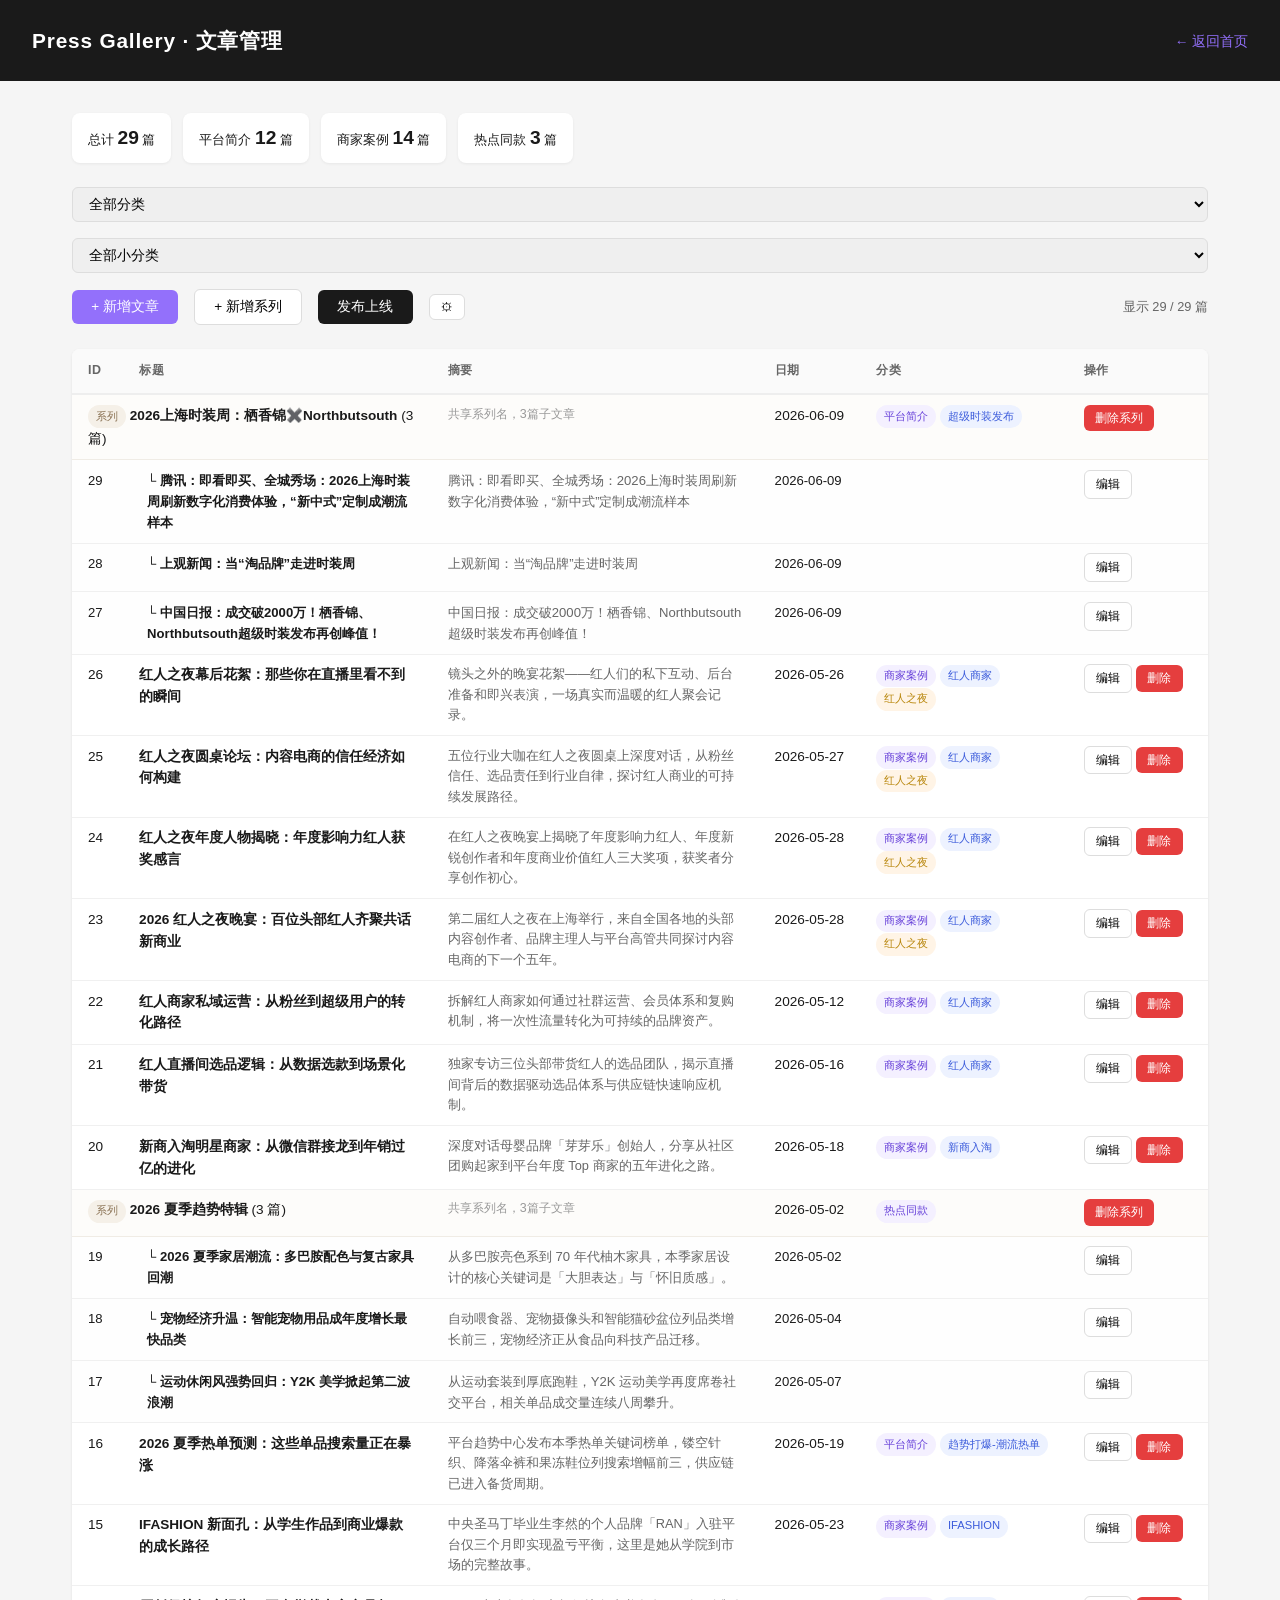
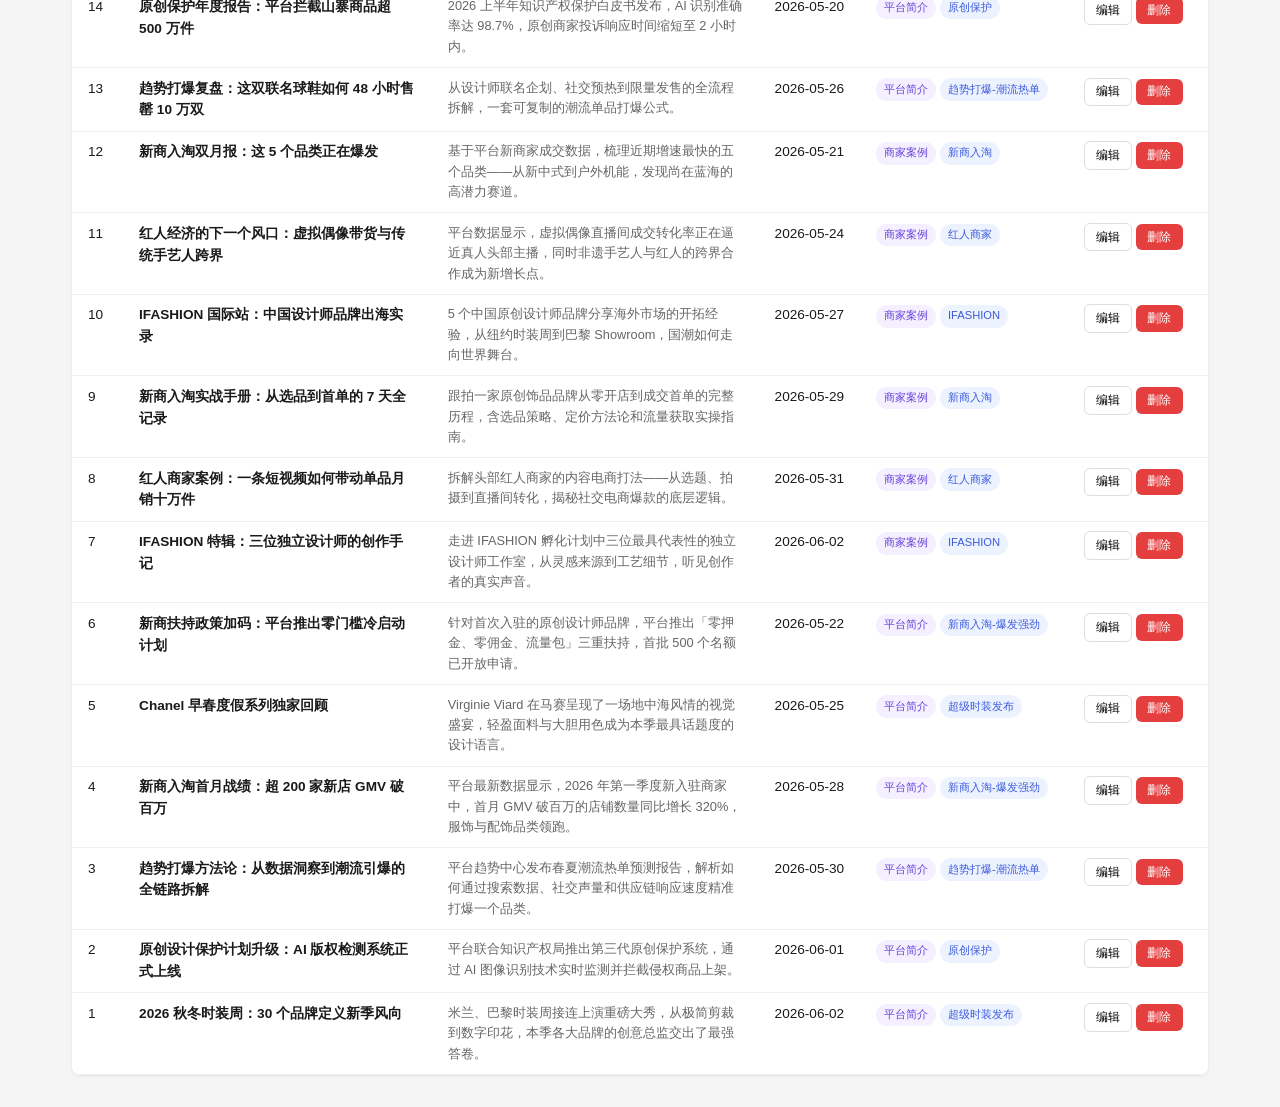
==== admin.html @ 249755e2 "Make summary field optional in admin and frontend Summary is no longer required for saving articles." ====
<!DOCTYPE html>
<html lang="zh-CN">
<head>
<meta charset="UTF-8">
<meta name="viewport" content="width=device-width, initial-scale=1.0">
<title>文章管理 · Press Gallery</title>
<style>
*, *::before, *::after { box-sizing: border-box; margin: 0; padding: 0; }
body { font-family: -apple-system, 'PingFang SC', 'Microsoft YaHei', sans-serif; background: #f5f5f5; color: #1a1a1a; line-height: 1.6; }
.header { background: #1a1a1a; color: #fff; padding: 1.5rem 2rem; display: flex; justify-content: space-between; align-items: center; }
.header h1 { font-size: 1.3rem; font-weight: 600; letter-spacing: 0.04em; }
.header a { color: #9370FB; text-decoration: none; font-size: 0.85rem; }
.container { max-width: 1200px; margin: 0 auto; padding: 2rem; }

/* Toolbar */
.toolbar { display: flex; gap: 1rem; margin-bottom: 1.5rem; flex-wrap: wrap; align-items: center; }
.toolbar select, .toolbar input { padding: 0.5rem 0.75rem; border: 1px solid #ddd; border-radius: 6px; font-size: 0.85rem; }
.btn { padding: 0.5rem 1.2rem; border: none; border-radius: 6px; font-size: 0.85rem; cursor: pointer; font-weight: 500; transition: all 0.2s; }
.btn-primary { background: #9370FB; color: #fff; }
.btn-primary:hover { background: #7c3fdb; }
.btn-outline { background: #fff; border: 1px solid #ddd; }
.btn-outline:hover { background: #f0f0f0; }
.btn-danger { background: #e53e3e; color: #fff; }
.btn-danger:hover { background: #c53030; }
.btn-small { padding: 0.3rem 0.7rem; font-size: 0.75rem; }
.btn-export { background: #1a1a1a; color: #fff; }

/* Mode toggle */
.mode-toggle { display: flex; gap: 0; margin-bottom: 1rem; border-radius: 6px; overflow: hidden; border: 1px solid #ddd; width: fit-content; }
.mode-toggle button { padding: 0.4rem 1.2rem; border: none; background: #fff; font-size: 0.82rem; cursor: pointer; font-weight: 500; color: #666; transition: all 0.2s; }
.mode-toggle button.active { background: #1a1a1a; color: #fff; }
.mode-toggle button:not(.active):hover { background: #f5f5f5; }

/* Table */
.table-wrap { background: #fff; border-radius: 8px; overflow: hidden; box-shadow: 0 1px 3px rgba(0,0,0,0.08); }
table { width: 100%; border-collapse: collapse; font-size: 0.85rem; }
th { background: #fafafa; padding: 0.75rem 1rem; text-align: left; font-weight: 600; font-size: 0.78rem; text-transform: uppercase; letter-spacing: 0.04em; color: #666; border-bottom: 2px solid #eee; }
td { padding: 0.6rem 1rem; border-bottom: 1px solid #f0f0f0; vertical-align: top; }
tr:hover td { background: #fafafa; }
tr.row-series td { background: #fdfcfa; border-bottom: 1px solid #f0ece5; }
tr.row-child td { background: #fefefe; font-size: 0.82rem; }
td.title { font-weight: 600; max-width: 300px; }
td.summary { color: #666; max-width: 350px; font-size: 0.8rem; }
.badge { display: inline-block; padding: 0.15rem 0.5rem; border-radius: 100px; font-size: 0.7rem; font-weight: 500; }
.badge-cat { background: #f4f0ff; color: #6741d9; }
.badge-sub { background: #edf2ff; color: #3b5bdb; }
.badge-mod { background: #fff4e6; color: #b8860b; }
.badge-series { background: #f5f0e8; color: #8b7355; }

/* Form */
.form-panel { background: #fff; border-radius: 8px; padding: 1.5rem; margin-bottom: 1.5rem; box-shadow: 0 1px 3px rgba(0,0,0,0.08); display: none; }
.form-panel.open { display: block; }
.form-panel h3 { font-size: 1rem; margin-bottom: 1rem; padding-bottom: 0.5rem; border-bottom: 2px solid #1a1a1a; }
.form-grid { display: grid; grid-template-columns: 1fr 1fr; gap: 0.75rem 1.5rem; }
.form-grid .full { grid-column: 1 / -1; }
label { display: block; font-size: 0.78rem; font-weight: 600; margin-bottom: 0.25rem; color: #555; }
input, select, textarea { width: 100%; padding: 0.5rem 0.7rem; border: 1px solid #ddd; border-radius: 6px; font-size: 0.85rem; font-family: inherit; }
textarea { resize: vertical; min-height: 60px; }
.form-actions { margin-top: 1rem; display: flex; gap: 0.5rem; }

/* Sub-articles */
.sub-list { margin-top: 1rem; }
.sub-list h4 { font-size: 0.82rem; font-weight: 600; color: #555; margin-bottom: 0.6rem; padding-bottom: 0.4rem; border-bottom: 1px solid #eee; }
.sub-item { background: #fafaf9; border: 1px solid #eee; border-radius: 6px; padding: 0.75rem; margin-bottom: 0.5rem; display: grid; grid-template-columns: 1fr auto; gap: 0.5rem 0.75rem; }
.sub-item .sub-fields { display: grid; grid-template-columns: 1fr 1fr; gap: 0.5rem; }
.sub-item .sub-full { grid-column: 1/-1; }
.sub-item label { font-size: 0.7rem; color: #888; }
.sub-item input { font-size: 0.82rem; }
.btn-remove { padding: 0.2rem 0.5rem; font-size: 0.75rem; background: none; border: 1px solid #ddd; border-radius: 4px; cursor: pointer; color: #999; align-self: start; margin-top: 1.25rem; }
.btn-remove:hover { background: #fee; color: #e53e3e; border-color: #e53e3e; }

/* Stats */
.stats { display: flex; gap: 0.75rem; margin-bottom: 1.5rem; flex-wrap: wrap; }
.stat { background: #fff; padding: 0.6rem 1rem; border-radius: 8px; font-size: 0.8rem; box-shadow: 0 1px 3px rgba(0,0,0,0.06); }
.stat strong { font-size: 1.2rem; }

/* Toast */
.toast { position: fixed; bottom: 2rem; right: 2rem; background: #1a1a1a; color: #fff; padding: 0.75rem 1.5rem; border-radius: 8px; font-size: 0.85rem; opacity: 0; transition: opacity 0.3s; pointer-events: none; z-index: 999; }
.toast.show { opacity: 1; }
</style>
</head>
<body>
<div class="header">
  <h1>Press Gallery · 文章管理</h1>
  <div>
    <a href="index.html">← 返回首页</a>
  </div>
</div>

<div class="container">
  <div class="stats" id="stats"></div>

  <div class="toolbar">
    <select id="filterCategory">
      <option value="">全部分类</option>
    </select>
    <select id="filterSub">
      <option value="">全部小分类</option>
    </select>
    <button class="btn btn-primary" onclick="openAddForm('single')">+ 新增文章</button>
    <button class="btn btn-outline" onclick="openAddForm('series')">+ 新增系列</button>
    <button class="btn btn-export" onclick="publishToGitHub()">发布上线</button>
    <button class="btn btn-outline btn-small" onclick="toggleSettings()">⚙</button>
    <span style="font-size:0.8rem;color:#666;margin-left:auto;" id="resultCount"></span>
  </div>

  <!-- Settings panel -->
  <div class="form-panel" id="settingsPanel" style="margin-bottom:1.5rem;">
    <h3>发布设置</h3>
    <div style="display:flex;gap:0.5rem;align-items:end;flex-wrap:wrap;">
      <div style="flex:1;min-width:260px;"><label>GitHub Token</label><input type="password" id="ghToken" placeholder="输入你的 Personal Access Token"></div>
      <div style="flex:1;min-width:200px;"><label>仓库路径</label><input id="ghRepo" value="press-gallery/press-gallery" placeholder="owner/repo"></div>
      <button class="btn btn-outline btn-small" onclick="saveSettings()">保存设置</button>
    </div>
    <p style="font-size:0.72rem;color:#999;margin-top:0.5rem;">
      Token 需勾选 <strong>repo</strong> 权限。<a href="https://github.com/settings/tokens/new?scopes=repo&description=press-gallery-admin" target="_blank">点此创建 Classic Token</a>（过期选 No expiration）。
      设置保存在浏览器本地，不会上传到服务器。
    </p>
  </div>

  <div class="form-panel" id="formPanel">
    <h3 id="formTitle">新增文章</h3>

    <!-- Mode toggle -->
    <div class="mode-toggle" id="modeToggle">
      <button id="modeSingle" class="active" onclick="switchMode('single')">单篇文章</button>
      <button id="modeSeries" onclick="switchMode('series')">系列合集</button>
    </div>

    <div class="form-grid" id="formGrid">
      <!-- Single mode fields -->
      <div class="full" id="fgTitle"><label>标题 *</label><input id="fTitle" placeholder="概括标题（同事写的简短总结）"></div>
      <div class="full" id="fgOrigTitle"><label>原标题</label><input id="fOriginalTitle" placeholder="新闻稿原本的标题（可选）"></div>
      <div class="full" id="fgSummary"><label>摘要</label><textarea id="fSummary" placeholder="简短摘要（可选）"></textarea></div>
      <div id="fgUrl"><label>原文链接 *</label><input id="fUrl" placeholder="https://..."></div>

      <!-- Series mode fields (hidden by default) -->
      <div class="full" id="fgSeriesName" style="display:none"><label>系列名称 *</label><input id="fSeriesName" placeholder="例如：2026 夏季趋势特辑"></div>

      <div><label>日期 *</label><input type="date" id="fDate"></div>
      <div><label>特殊模块</label><select id="fModule"><option value="">无</option><option value="红人之夜">红人之夜</option></select></div>
      <div><label>大分类 *</label><select id="fCategory" onchange="onCatChange()"></select></div>
      <div><label>小分类</label><select id="fSubcategory" onchange="onSubCatChange()"><option value="">无</option></select></div>
      <div><label>小小分类</label><input id="fSubSubcategory" placeholder="自定义，或用下拉选已有" list="subSubList"><datalist id="subSubList"></datalist></div>
      <div class="full"><label>图片链接</label><input id="fImage" placeholder="https://... 留空则显示占位图"></div>
    </div>

    <!-- Sub-article list (series mode) -->
    <div class="sub-list" id="subList" style="display:none">
      <h4>子文章列表</h4>
      <div id="subItems"></div>
      <button class="btn btn-small btn-outline" onclick="addSubItem()" style="margin-top:0.5rem">+ 添加子文章</button>
    </div>

    <div class="form-actions">
      <button class="btn btn-primary" id="btnSave" onclick="saveArticle()">保存</button>
      <button class="btn btn-outline" onclick="closeForm()">取消</button>
      <span style="font-size:0.75rem;color:#999;margin-left:auto;" id="formHint"></span>
    </div>
  </div>

  <div class="table-wrap">
    <table>
      <thead>
        <tr><th>ID</th><th>标题</th><th>摘要</th><th>日期</th><th>分类</th><th style="width:140px">操作</th></tr>
      </thead>
      <tbody id="tableBody"></tbody>
    </table>
  </div>
</div>

<div class="toast" id="toast"></div>

<script>
var articles = [];
var editingId = null;
var currentMode = 'single';
var subItemCounter = 0;

var CATS = ['平台简介', '商家案例', '热点同款'];
var SUBCATS = {
  '平台简介': ['超级时装发布', '原创保护', '趋势打爆-潮流热单', '新商入淘-爆发强劲'],
  '商家案例': ['IFASHION', '红人商家', '新商入淘'],
  '热点同款': []
};

// Load
fetch('data/articles.json').then(function(r) { return r.json(); }).then(function(data) {
  articles = data;
  initFilters();
  renderAll();
}).catch(function() {
  document.getElementById('tableBody').innerHTML = '<tr><td colspan="6" style="text-align:center;padding:2rem;color:#999;">加载失败，请确认在本地服务器中打开此页面</td></tr>';
});

function initFilters() {
  var sel = document.getElementById('filterCategory');
  CATS.forEach(function(c) {
    var opt = document.createElement('option');
    opt.value = c; opt.textContent = c;
    sel.appendChild(opt);
  });
  sel.addEventListener('change', renderAll);
  document.getElementById('filterSub').addEventListener('change', renderAll);
  document.getElementById('fCategory').innerHTML = CATS.map(function(c) { return '<option value="' + c + '">' + c + '</option>'; }).join('');
}

/* ---- Mode switching ---- */
function switchMode(mode) {
  currentMode = mode;
  document.getElementById('modeSingle').classList.toggle('active', mode === 'single');
  document.getElementById('modeSeries').classList.toggle('active', mode === 'series');

  var isSingle = mode === 'single';
  document.getElementById('fgTitle').style.display = isSingle ? '' : 'none';
  document.getElementById('fgSummary').style.display = isSingle ? '' : 'none';
  document.getElementById('fgUrl').style.display = isSingle ? '' : 'none';
  document.getElementById('fgSeriesName').style.display = isSingle ? 'none' : '';
  document.getElementById('subList').style.display = isSingle ? 'none' : '';
  document.getElementById('formTitle').textContent = isSingle ? (editingId ? '编辑文章' : '新增文章') : '新增系列合集';
  document.getElementById('btnSave').textContent = isSingle ? '保存' : '保存系列';
}

function addSubItem() {
  subItemCounter++;
  var div = document.createElement('div');
  div.className = 'sub-item';
  div.id = 'subItem' + subItemCounter;
  div.innerHTML = '<div class="sub-fields">'
    + '<div class="sub-full"><label>标题 *</label><input data-field="title" placeholder="子文章标题"></div>'
    + '<div class="sub-full"><label>链接 *</label><input data-field="url" placeholder="https://..."></div>'
    + '<div class="sub-full"><label>摘要</label><input data-field="summary" placeholder="简短摘要（可选）"></div>'
    + '</div>'
    + '<button class="btn-remove" onclick="removeSubItem(\'subItem' + subItemCounter + '\')">✕</button>';
  document.getElementById('subItems').appendChild(div);
}

function removeSubItem(id) {
  var el = document.getElementById(id);
  if (el) el.remove();
}

/* ---- Rendering ---- */
function renderAll() {
  var fCat = document.getElementById('filterCategory').value;
  var fSub = document.getElementById('filterSub').value;
  var filtered = articles.slice().sort(function(a,b) { return b.id - a.id; });
  if (fCat) filtered = filtered.filter(function(a) { return a.category === fCat; });
  if (fSub) filtered = filtered.filter(function(a) { return a.subcategory === fSub; });

  document.getElementById('resultCount').textContent = '显示 ' + filtered.length + ' / ' + articles.length + ' 篇';

  // Group by series for display
  var processed = {};
  var rowsHTML = '';
  filtered.forEach(function(a) {
    if (a.series) {
      if (!processed[a.series]) {
        processed[a.series] = [];
        filtered.forEach(function(x) {
          if (x.series === a.series) processed[a.series].push(x);
        });
      }
      if (processed[a.series] && processed[a.series][0] === a) {
        // Render series group
        var members = processed[a.series];
        rowsHTML += '<tr class="row-series">'
          + '<td colspan="2"><span class="badge badge-series">系列</span> <strong>' + esc(a.series) + '</strong> (' + members.length + ' 篇)</td>'
          + '<td class="summary" style="font-size:0.78rem;color:#999">共享系列名，' + members.length + '篇子文章</td>'
          + '<td>' + (a.date || '') + '</td>'
          + '<td><span class="badge badge-cat">' + esc(a.category) + '</span>'
          + (a.subcategory ? ' <span class="badge badge-sub">' + esc(a.subcategory) + '</span>' : '')
          + '</td>'
          + '<td><button class="btn btn-danger btn-small" onclick="deleteSeries(\'' + esc(a.series).replace(/'/g,"\\'") + '\')">删除系列</button></td>'
          + '</tr>';
        members.forEach(function(m) {
          rowsHTML += '<tr class="row-child">'
            + '<td>' + m.id + '</td>'
            + '<td class="title" style="padding-left:1.5rem">└ ' + esc(m.title) + '</td>'
            + '<td class="summary">' + esc(m.summary || '') + '</td>'
            + '<td>' + (m.date || '') + '</td>'
            + '<td></td>'
            + '<td><button class="btn btn-outline btn-small" onclick="openEditForm(' + m.id + ')">编辑</button></td>'
            + '</tr>';
        });
      }
      return;
    }
    // Non-series article
    rowsHTML += '<tr>'
      + '<td>' + a.id + '</td>'
      + '<td class="title">' + esc(a.title) + '</td>'
      + '<td class="summary">' + esc(a.summary || '') + '</td>'
      + '<td style="white-space:nowrap">' + (a.date || '') + '</td>'
      + '<td><span class="badge badge-cat">' + esc(a.category) + '</span>'
      + (a.subcategory ? ' <span class="badge badge-sub">' + esc(a.subcategory) + '</span>' : '')
      + (a.module ? ' <span class="badge badge-mod">' + esc(a.module) + '</span>' : '')
      + (a.series ? ' <span class="badge badge-series">' + esc(a.series) + '</span>' : '')
      + '</td>'
      + '<td>'
      + '<button class="btn btn-outline btn-small" onclick="openEditForm(' + a.id + ')">编辑</button> '
      + '<button class="btn btn-danger btn-small" onclick="deleteArticle(' + a.id + ')">删除</button>'
      + '</td>'
      + '</tr>';
  });

  document.getElementById('tableBody').innerHTML = rowsHTML;

  // Update sub filter options
  var subSel = document.getElementById('filterSub');
  var curVal = subSel.value;
  subSel.innerHTML = '<option value="">全部小分类</option>';
  var subs = [];
  articles.forEach(function(a) {
    if (a.subcategory && (!fCat || a.category === fCat) && subs.indexOf(a.subcategory) === -1) {
      subs.push(a.subcategory);
    }
  });
  subs.forEach(function(s) {
    var opt = document.createElement('option');
    opt.value = s; opt.textContent = s;
    subSel.appendChild(opt);
  });
  subSel.value = curVal;

  // Stats
  var statsHTML = '<div class="stat">总计 <strong>' + articles.length + '</strong> 篇</div>';
  CATS.forEach(function(c) {
    var n = articles.filter(function(a) { return a.category === c; }).length;
    statsHTML += '<div class="stat">' + c + ' <strong>' + n + '</strong> 篇</div>';
  });
  document.getElementById('stats').innerHTML = statsHTML;
}

/* ---- Form ---- */
function openAddForm(mode) {
  editingId = null;
  currentMode = mode || 'single';
  document.getElementById('formPanel').classList.add('open');
  switchMode(currentMode);

  document.getElementById('fTitle').value = '';
  document.getElementById('fOriginalTitle').value = '';
  document.getElementById('fSummary').value = '';
  document.getElementById('fDate').value = new Date().toISOString().slice(0,10);
  document.getElementById('fUrl').value = '';
  document.getElementById('fSeriesName').value = '';
  document.getElementById('fCategory').value = CATS[0];
  document.getElementById('fSubcategory').value = '';
  document.getElementById('fSubSubcategory').value = '';
  document.getElementById('fImage').value = '';
  document.getElementById('fModule').value = '';
  document.getElementById('formHint').textContent = '';
  document.getElementById('subItems').innerHTML = '';
  subItemCounter = 0;

  if (currentMode === 'series') {
    addSubItem();
    addSubItem();
  }

  onCatChange();
  if (currentMode === 'single') document.getElementById('fTitle').focus();
  else document.getElementById('fSeriesName').focus();
}

function openEditForm(id) {
  var a = articles.find(function(x) { return x.id === id; });
  if (!a) return;
  editingId = id;
  currentMode = a.series ? 'series' : 'single';
  document.getElementById('formPanel').classList.add('open');
  switchMode(currentMode);

  document.getElementById('fTitle').value = a.title || '';
  document.getElementById('fOriginalTitle').value = a.originalTitle || '';
  document.getElementById('fSummary').value = a.summary || '';
  document.getElementById('fDate').value = a.date || '';
  document.getElementById('fUrl').value = a.url || '';
  document.getElementById('fSeriesName').value = a.series || '';
  document.getElementById('fCategory').value = a.category || CATS[0];
  document.getElementById('fSubSubcategory').value = a.subSubcategory || '';
  document.getElementById('fImage').value = a.image || '';
  document.getElementById('fModule').value = a.module || '';
  document.getElementById('formHint').textContent = a.series ? '(编辑系列中的单篇)更推荐在JSON中直接修改系列' : '';
  document.getElementById('subItems').innerHTML = '';
  subItemCounter = 0;

  document.getElementById('btnSave').textContent = '更新';
  onCatChange();
  document.getElementById('fSubcategory').value = a.subcategory || '';
  if (currentMode === 'single') document.getElementById('fTitle').focus();
}

function onCatChange() {
  var cat = document.getElementById('fCategory').value;
  var sel = document.getElementById('fSubcategory');
  var subs = SUBCATS[cat] || [];
  sel.innerHTML = subs.map(function(s) { return '<option value="' + s + '">' + s + '</option>'; }).join('');
  if (subs.length === 0) {
    sel.innerHTML = '<option value="">无</option>';
  }
  onSubCatChange();
}

function onSubCatChange() {
  var cat = document.getElementById('fCategory').value;
  var sub = document.getElementById('fSubcategory').value;
  // Populate subSubcategory suggestions from existing data
  var existing = [];
  articles.forEach(function(a) {
    if (a.subSubcategory && a.category === cat && a.subcategory === sub && existing.indexOf(a.subSubcategory) === -1) {
      existing.push(a.subSubcategory);
    }
  });
  var list = document.getElementById('subSubList');
  list.innerHTML = existing.map(function(s) { return '<option value="' + s + '">'; }).join('');
}

/* ---- Save ---- */
function saveArticle() {
  if (currentMode === 'series') {
    saveSeries();
    return;
  }

  // Single article mode
  var title = document.getElementById('fTitle').value.trim();
  var origTitle = document.getElementById('fOriginalTitle').value.trim();
  var summary = document.getElementById('fSummary').value.trim();
  var date = document.getElementById('fDate').value;
  var url = document.getElementById('fUrl').value.trim();
  var cat = document.getElementById('fCategory').value;
  var sub = document.getElementById('fSubcategory').value;
  var subSub = document.getElementById('fSubSubcategory').value.trim();
  var image = document.getElementById('fImage').value.trim();
  var mod = document.getElementById('fModule').value;

  if (!title || !date || !url || !cat) {
    document.getElementById('formHint').textContent = '请填写所有必填项（标题、日期、链接、大分类）';
    return;
  }

  if (editingId) {
    var a = articles.find(function(x) { return x.id === editingId; });
    if (a) {
      a.title = title; a.summary = summary; a.date = date; a.url = url;
      a.category = cat; a.subcategory = sub || undefined; a.subSubcategory = subSub || undefined;
      a.image = image || undefined;
      if (origTitle) a.originalTitle = origTitle; else delete a.originalTitle;
      if (mod) a.module = mod; else delete a.module;
    }
    toast('文章 #' + editingId + ' 已更新 ✓');
  } else {
    var maxId = articles.reduce(function(m, x) { return Math.max(m, x.id); }, 0);
    var newArticle = {
      id: maxId + 1,
      title: title, summary: summary, date: date, url: url, category: cat,
      image: image || undefined
    };
    if (sub) newArticle.subcategory = sub;
    if (subSub) newArticle.subSubcategory = subSub;
    if (origTitle) newArticle.originalTitle = origTitle;
    if (mod) newArticle.module = mod;
    articles.push(newArticle);
    toast('文章 #' + newArticle.id + ' 已添加 ✓ (记得导出!)');
  }

  closeForm();
  renderAll();
}

function saveSeries() {
  var seriesName = document.getElementById('fSeriesName').value.trim();
  var date = document.getElementById('fDate').value;
  var cat = document.getElementById('fCategory').value;
  var sub = document.getElementById('fSubcategory').value;
  var image = document.getElementById('fImage').value.trim();

  if (!seriesName || !date || !cat) {
    document.getElementById('formHint').textContent = '请填写系列名称、日期和大分类';
    return;
  }

  // Collect sub-articles
  var items = document.querySelectorAll('#subItems .sub-item');
  var subArticles = [];
  items.forEach(function(item) {
    var titleEl = item.querySelector('[data-field="title"]');
    var urlEl = item.querySelector('[data-field="url"]');
    var summaryEl = item.querySelector('[data-field="summary"]');
    var t = titleEl ? titleEl.value.trim() : '';
    var u = urlEl ? urlEl.value.trim() : '';
    var s = summaryEl ? summaryEl.value.trim() : '';
    if (t && u) subArticles.push({ title: t, url: u, summary: s });
  });

  if (subArticles.length === 0) {
    document.getElementById('formHint').textContent = '请至少添加一篇子文章（标题+链接）';
    return;
  }

  var maxId = articles.reduce(function(m, x) { return Math.max(m, x.id); }, 0);
  subArticles.forEach(function(sa, i) {
    var newArticle = {
      id: maxId + i + 1,
      title: sa.title,
      summary: sa.summary || sa.title,
      date: date,
      url: sa.url,
      category: cat,
      series: seriesName,
      image: image || undefined
    };
    if (sub) newArticle.subcategory = sub;
    articles.push(newArticle);
  });

  toast('系列 +"' + seriesName + '" 已添加 ' + subArticles.length + ' 篇文章 ✓ (记得导出!)');
  closeForm();
  renderAll();
}

/* ---- Delete ---- */
function deleteArticle(id) {
  if (!confirm('确认删除文章 #' + id + '？')) return;
  articles = articles.filter(function(a) { return a.id !== id; });
  renderAll();
  toast('文章 #' + id + ' 已删除 ✓ (记得导出!)');
}

function deleteSeries(seriesName) {
  var n = articles.filter(function(a) { return a.series === seriesName; }).length;
  if (!confirm('确认删除系列 +"' + seriesName + '" 及其 ' + n + ' 篇文章？')) return;
  articles = articles.filter(function(a) { return a.series !== seriesName; });
  renderAll();
  toast('系列 +"' + seriesName + '" 已删除 ✓ (记得导出!)');
}

function closeForm() {
  document.getElementById('formPanel').classList.remove('open');
  editingId = null;
  document.getElementById('subItems').innerHTML = '';
}

/* ---- Export ---- */
/* ---- Settings ---- */
function toggleSettings() {
  var p = document.getElementById('settingsPanel');
  p.style.display = p.style.display === 'none' ? 'block' : 'none';
}
function saveSettings() {
  localStorage.setItem('pg_gh_token', document.getElementById('ghToken').value.trim());
  localStorage.setItem('pg_gh_repo', document.getElementById('ghRepo').value.trim());
  toast('设置已保存 ✓');
}
function loadSettings() {
  var t = localStorage.getItem('pg_gh_token');
  var r = localStorage.getItem('pg_gh_repo');
  if (t) document.getElementById('ghToken').value = t;
  if (r) document.getElementById('ghRepo').value = r;
}
loadSettings();

/* ---- Publish to GitHub ---- */
function publishToGitHub() {
  var token = document.getElementById('ghToken').value.trim();
  var repo = document.getElementById('ghRepo').value.trim();
  if (!token) { alert('请先在设置里填写 GitHub Token'); return; }
  if (!repo) { alert('请填写仓库路径（如 press-gallery/press-gallery）'); return; }

  var json = JSON.stringify(articles, null, 2);
  var content = btoa(unescape(encodeURIComponent(json)));
  var path = 'data/articles.json';

  // Get current SHA
  fetch('https://api.github.com/repos/' + repo + '/contents/' + path, {
    headers: { 'Authorization': 'token ' + token, 'Accept': 'application/vnd.github.v3+json' }
  }).then(function(r) {
    if (!r.ok) throw new Error('获取文件信息失败 (HTTP ' + r.status + ')。请检查 token 和仓库名。');
    return r.json();
  }).then(function(f) {
    return fetch('https://api.github.com/repos/' + repo + '/contents/' + path, {
      method: 'PUT',
      headers: { 'Authorization': 'token ' + token, 'Accept': 'application/vnd.github.v3+json', 'Content-Type': 'application/json' },
      body: JSON.stringify({
        message: 'Update articles via admin page (' + articles.length + ' articles)',
        content: content,
        sha: f.sha
      })
    });
  }).then(function(r) {
    if (!r.ok) throw new Error('发布失败 (HTTP ' + r.status + ')');
    toast('发布成功 ✓ GitHub Pages 将在 1-2 分钟内更新');
  }).catch(function(e) {
    toast('发布失败: ' + e.message);
    console.error(e);
  });
}

function exportJSON() {
  var json = JSON.stringify(articles, null, 2);
  if (navigator.clipboard) {
    navigator.clipboard.writeText(json).then(function() {
      toast('JSON 已复制到剪贴板 ✓ (' + articles.length + ' 篇文章)');
    }).catch(function() {
      downloadJSON(json);
    });
  } else {
    downloadJSON(json);
  }
}

function downloadJSON(json) {
  var blob = new Blob([json], {type: 'application/json'});
  var url = URL.createObjectURL(blob);
  var a = document.createElement('a');
  a.href = url; a.download = 'articles.json'; a.click();
  URL.revokeObjectURL(url);
  toast('JSON 已下载 ✓');
}

function toast(msg) {
  var t = document.getElementById('toast');
  t.textContent = msg; t.classList.add('show');
  setTimeout(function() { t.classList.remove('show'); }, 2500);
}

function esc(s) { return String(s).replace(/&/g,'&amp;').replace(/</g,'&lt;').replace(/>/g,'&gt;'); }
</script>
</body>
</html>
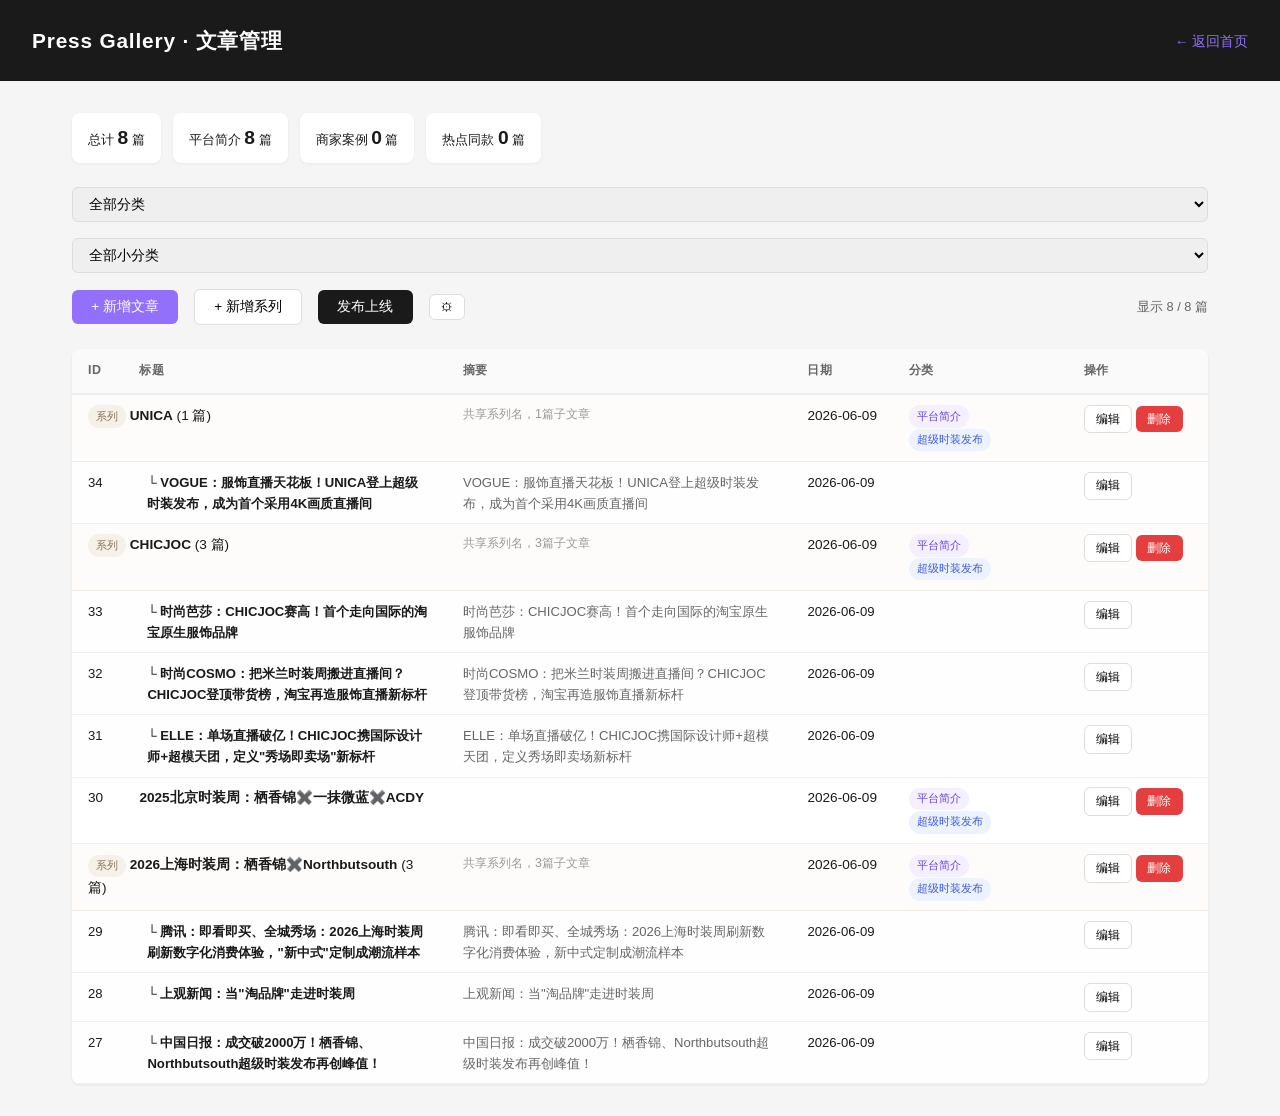
==== commit 8f721ba4: "Add edit series button in admin table Series header row now has edit+delete buttons. Edit opens the " ====
--- a/admin.html
+++ b/admin.html
@@ -141,7 +141,7 @@
       <div><label>特殊模块</label><select id="fModule"><option value="">无</option><option value="红人之夜">红人之夜</option></select></div>
       <div><label>大分类 *</label><select id="fCategory" onchange="onCatChange()"></select></div>
       <div><label>小分类</label><select id="fSubcategory" onchange="onSubCatChange()"><option value="">无</option></select></div>
-      <div><label>小小分类</label><input id="fSubSubcategory" placeholder="自定义，或用下拉选已有" list="subSubList"><datalist id="subSubList"></datalist></div>
+      <div id="fgSubSub"><label>小小分类</label><select id="fSubSubcategory"><option value="">无</option></select></div>
       <div class="full"><label>图片链接</label><input id="fImage" placeholder="https://... 留空则显示占位图"></div>
     </div>
 
@@ -182,6 +182,10 @@
   '平台简介': ['超级时装发布', '原创保护', '趋势打爆-潮流热单', '新商入淘-爆发强劲'],
   '商家案例': ['IFASHION', '红人商家', '新商入淘'],
   '热点同款': []
+};
+
+var SUBSUBCATS = {
+  '超级时装发布': ['时装周专场', '四大家族', '红人商升咖', '国风来袭', '品牌焕新', '新锐设计']
 };
 
 // Load
@@ -271,7 +275,8 @@
           + '<td><span class="badge badge-cat">' + esc(a.category) + '</span>'
           + (a.subcategory ? ' <span class="badge badge-sub">' + esc(a.subcategory) + '</span>' : '')
           + '</td>'
-          + '<td><button class="btn btn-danger btn-small" onclick="deleteSeries(\'' + esc(a.series).replace(/'/g,"\\'") + '\')">删除系列</button></td>'
+          + '<td><button class="btn btn-outline btn-small" onclick="openEditSeries(\'' + esc(a.series).replace(/'/g,"\\'") + '\')">编辑</button> '
+          + '<button class="btn btn-danger btn-small" onclick="deleteSeries(\'' + esc(a.series).replace(/'/g,"\\'") + '\')">删除</button></td>'
           + '</tr>';
         members.forEach(function(m) {
           rowsHTML += '<tr class="row-child">'
@@ -404,17 +409,14 @@
 }
 
 function onSubCatChange() {
-  var cat = document.getElementById('fCategory').value;
   var sub = document.getElementById('fSubcategory').value;
-  // Populate subSubcategory suggestions from existing data
-  var existing = [];
-  articles.forEach(function(a) {
-    if (a.subSubcategory && a.category === cat && a.subcategory === sub && existing.indexOf(a.subSubcategory) === -1) {
-      existing.push(a.subSubcategory);
-    }
-  });
-  var list = document.getElementById('subSubList');
-  list.innerHTML = existing.map(function(s) { return '<option value="' + s + '">'; }).join('');
+  var subSubs = SUBSUBCATS[sub] || [];
+  var sel = document.getElementById('fSubSubcategory');
+  if (subSubs.length > 0) {
+    sel.innerHTML = '<option value="">无</option>' + subSubs.map(function(s) { return '<option value="' + s + '">' + s + '</option>'; }).join('');
+  } else {
+    sel.innerHTML = '<option value="">无</option>';
+  }
 }
 
 /* ---- Save ---- */
@@ -476,10 +478,16 @@
   var cat = document.getElementById('fCategory').value;
   var sub = document.getElementById('fSubcategory').value;
   var image = document.getElementById('fImage').value.trim();
+  var oldSeries = document.getElementById('subItems').dataset.oldSeries;
 
   if (!seriesName || !date || !cat) {
     document.getElementById('formHint').textContent = '请填写系列名称、日期和大分类';
     return;
+  }
+
+  // If editing, delete old series articles first
+  if (oldSeries) {
+    articles = articles.filter(function(a) { return a.series !== oldSeries; });
   }
 
   // Collect sub-articles
@@ -516,7 +524,7 @@
     articles.push(newArticle);
   });
 
-  toast('系列 +"' + seriesName + '" 已添加 ' + subArticles.length + ' 篇文章 ✓ (记得导出!)');
+  toast('系列 \"' + seriesName + '\" 已' + (oldSeries ? '更新' : '添加') + ' ' + subArticles.length + ' 篇文章 ✓ (记得导出!)');
   closeForm();
   renderAll();
 }
@@ -529,6 +537,44 @@
   toast('文章 #' + id + ' 已删除 ✓ (记得导出!)');
 }
 
+function openEditSeries(seriesName) {
+  var seriesArts = articles.filter(function(a) { return a.series === seriesName; }).sort(function(a,b) { return a.id - b.id; });
+  if (seriesArts.length === 0) return;
+  var first = seriesArts[0];
+  editingId = null; // Not editing a single article
+  currentMode = 'series';
+  document.getElementById('formPanel').classList.add('open');
+  switchMode('series');
+
+  document.getElementById('fSeriesName').value = seriesName;
+  document.getElementById('fDate').value = first.date || '';
+  document.getElementById('fCategory').value = first.category || CATS[0];
+  document.getElementById('fSubcategory').value = first.subcategory || '';
+  document.getElementById('fImage').value = first.image || '';
+  document.getElementById('fModule').value = first.module || '';
+  document.getElementById('formHint').textContent = '编辑系列：修改后保存，原文章将替换';
+  document.getElementById('btnSave').textContent = '更新系列';
+  document.getElementById('subItems').innerHTML = '';
+  subItemCounter = 0;
+  onCatChange();
+
+  seriesArts.forEach(function(a) {
+    subItemCounter++;
+    var div = document.createElement('div');
+    div.className = 'sub-item';
+    div.id = 'subItem' + subItemCounter;
+    div.innerHTML = '<div class="sub-fields">'
+      + '<div class="sub-full"><label>标题 *</label><input data-field="title" value="' + esc(a.title) + '"></div>'
+      + '<div class="sub-full"><label>链接 *</label><input data-field="url" value="' + esc(a.url) + '"></div>'
+      + '<div class="sub-full"><label>摘要</label><input data-field="summary" value="' + esc(a.summary || '') + '"></div>'
+      + '</div>'
+      + '<button class="btn-remove" onclick="removeSubItem(\'subItem' + subItemCounter + '\')">✕</button>';
+    document.getElementById('subItems').appendChild(div);
+  });
+  // Store series name for saveSeries to know to replace
+  document.getElementById('subItems').dataset.oldSeries = seriesName;
+}
+
 function deleteSeries(seriesName) {
   var n = articles.filter(function(a) { return a.series === seriesName; }).length;
   if (!confirm('确认删除系列 +"' + seriesName + '" 及其 ' + n + ' 篇文章？')) return;
@@ -541,6 +587,7 @@
   document.getElementById('formPanel').classList.remove('open');
   editingId = null;
   document.getElementById('subItems').innerHTML = '';
+  document.getElementById('subItems').dataset.oldSeries = '';
 }
 
 /* ---- Export ---- */
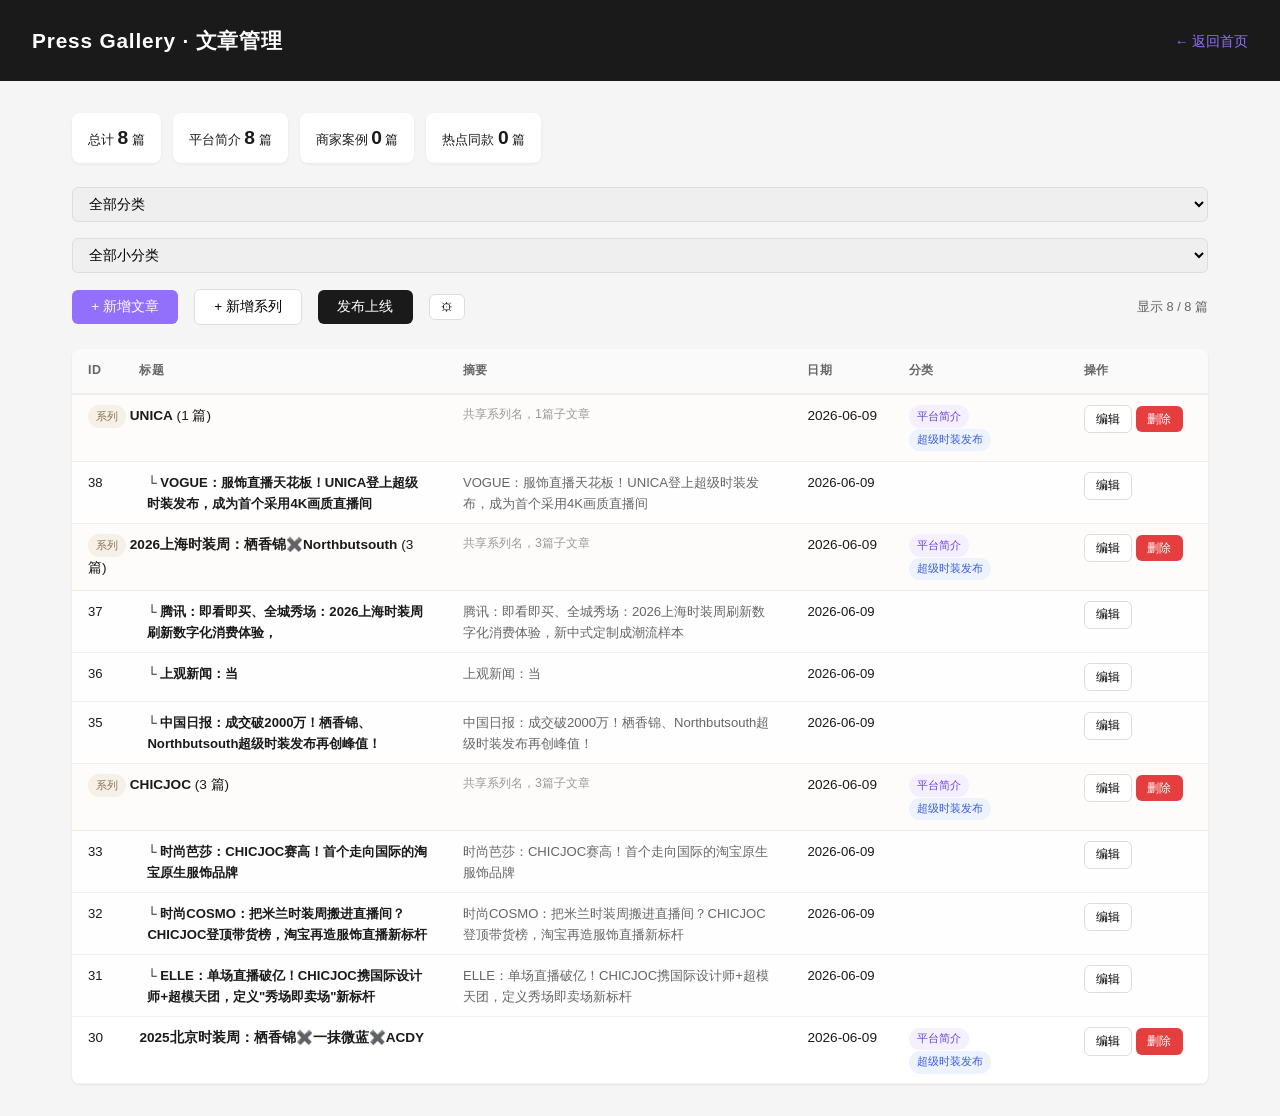
==== commit 02261b74: "Fix: saveSeries now preserves subSubcategory field Co-Authored-By: Claude Opus 4.7 <noreply@anthropi" ====
--- a/admin.html
+++ b/admin.html
@@ -477,6 +477,7 @@
   var date = document.getElementById('fDate').value;
   var cat = document.getElementById('fCategory').value;
   var sub = document.getElementById('fSubcategory').value;
+  var subSub = document.getElementById('fSubSubcategory').value;
   var image = document.getElementById('fImage').value.trim();
   var oldSeries = document.getElementById('subItems').dataset.oldSeries;
 
@@ -521,6 +522,7 @@
       image: image || undefined
     };
     if (sub) newArticle.subcategory = sub;
+    if (subSub) newArticle.subSubcategory = subSub;
     articles.push(newArticle);
   });
 
@@ -550,6 +552,7 @@
   document.getElementById('fDate').value = first.date || '';
   document.getElementById('fCategory').value = first.category || CATS[0];
   document.getElementById('fSubcategory').value = first.subcategory || '';
+  document.getElementById('fSubSubcategory').value = first.subSubcategory || '';
   document.getElementById('fImage').value = first.image || '';
   document.getElementById('fModule').value = first.module || '';
   document.getElementById('formHint').textContent = '编辑系列：修改后保存，原文章将替换';
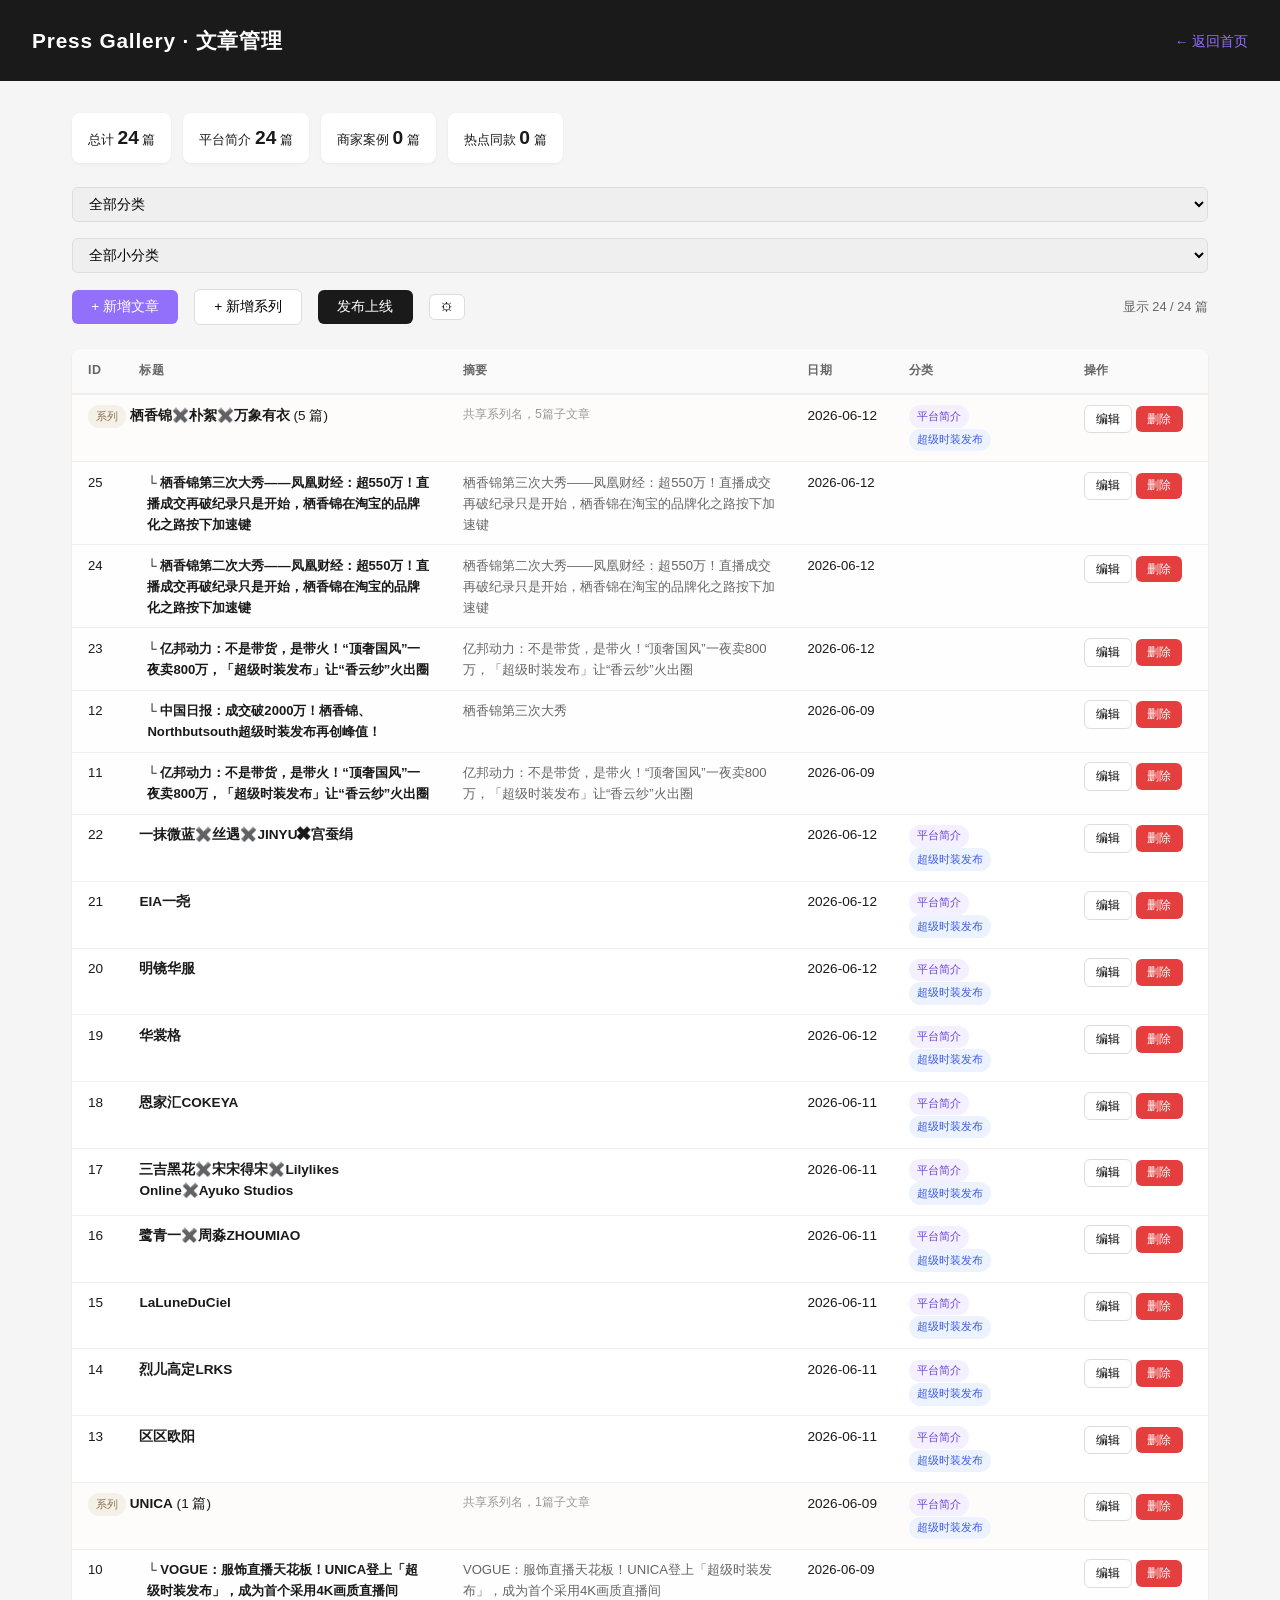
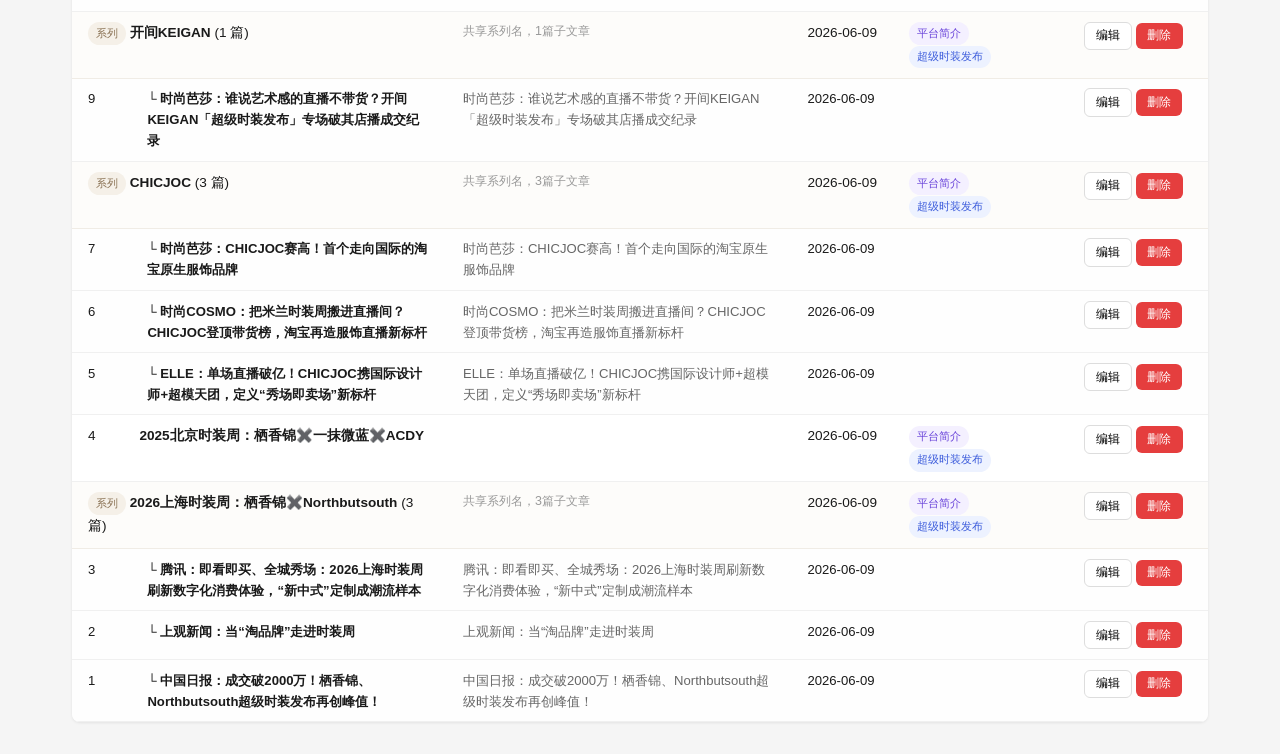
==== commit de7d1fc9: "fix: 系列子文章支持单独删除 在系列子文章行增加删除按钮,调用已有的 deleteArticle() 函数实现单篇删除" ====
--- a/admin.html
+++ b/admin.html
@@ -285,7 +285,8 @@
             + '<td class="summary">' + esc(m.summary || '') + '</td>'
             + '<td>' + (m.date || '') + '</td>'
             + '<td></td>'
-            + '<td><button class="btn btn-outline btn-small" onclick="openEditForm(' + m.id + ')">编辑</button></td>'
+            + '<td><button class="btn btn-outline btn-small" onclick="openEditForm(' + m.id + ')">编辑</button> '
+            + '<button class="btn btn-danger btn-small" onclick="deleteArticle(' + m.id + ')">删除</button></td>'
             + '</tr>';
         });
       }
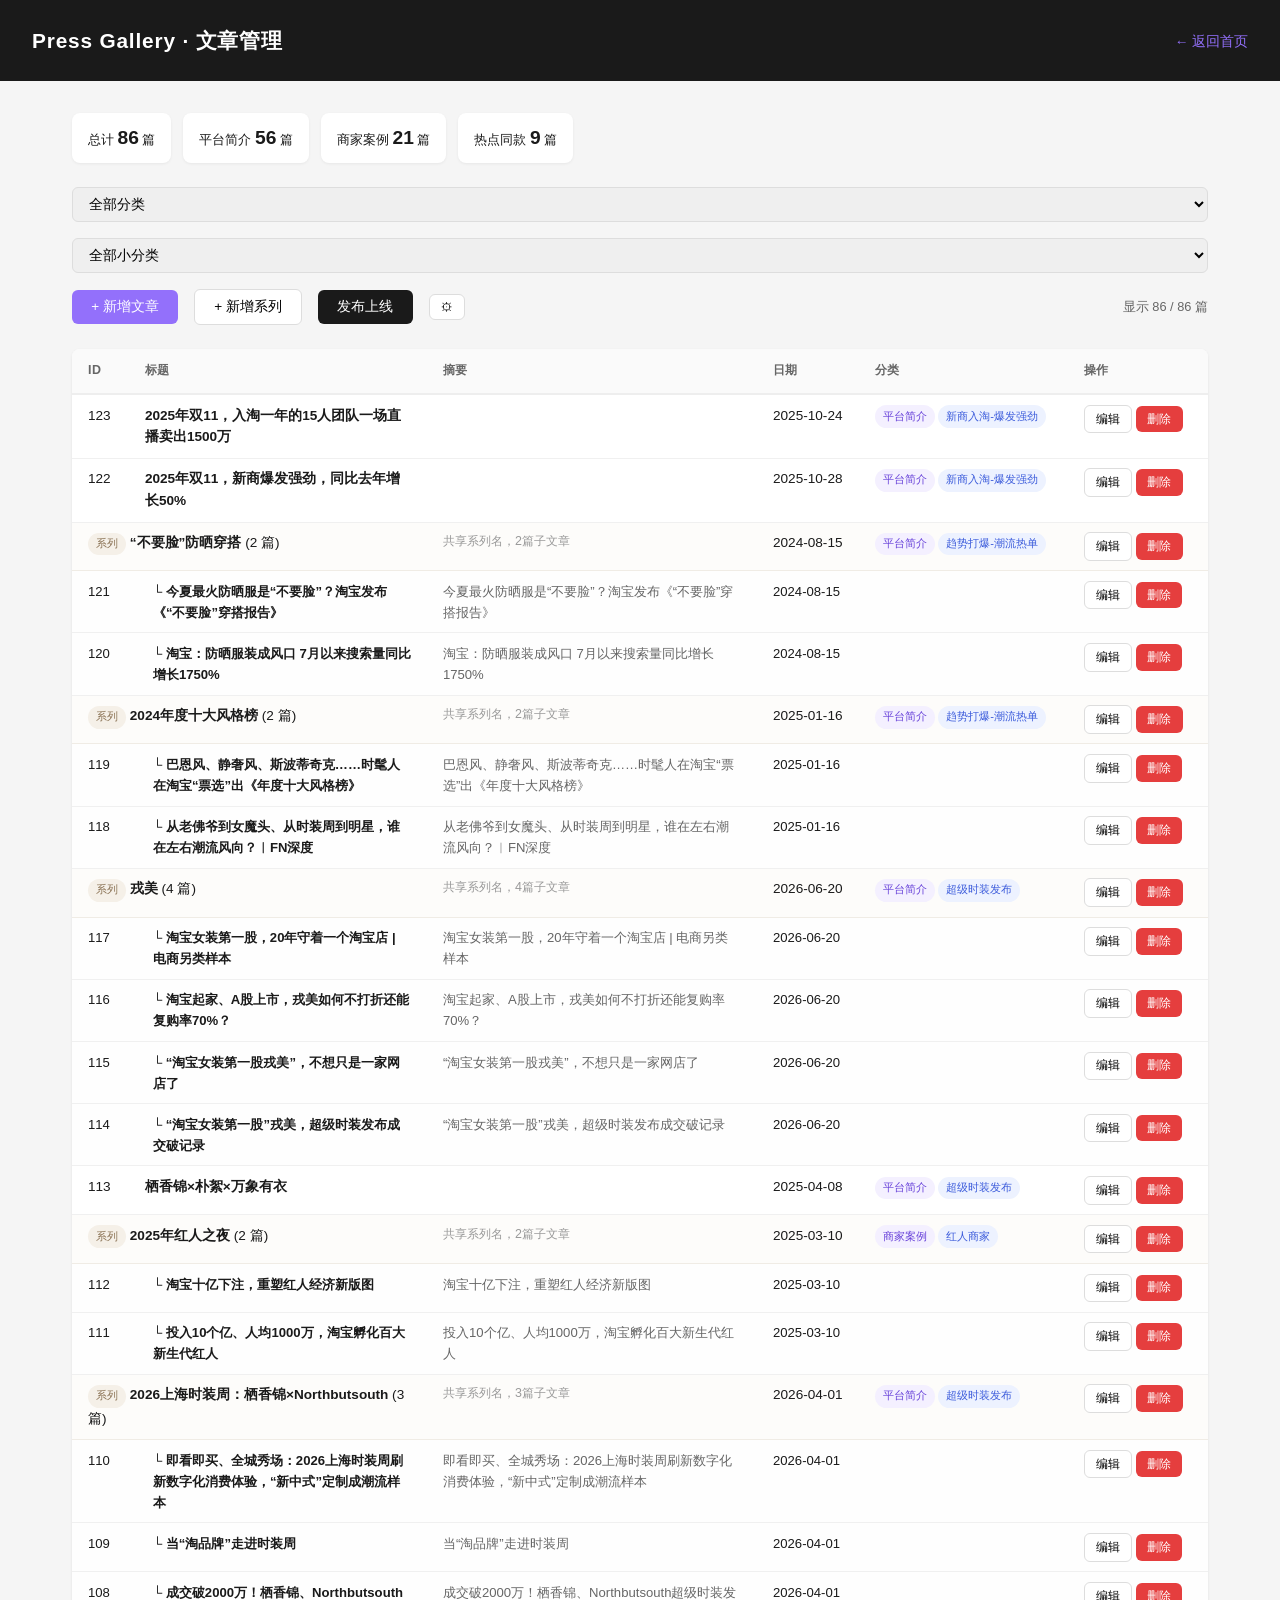
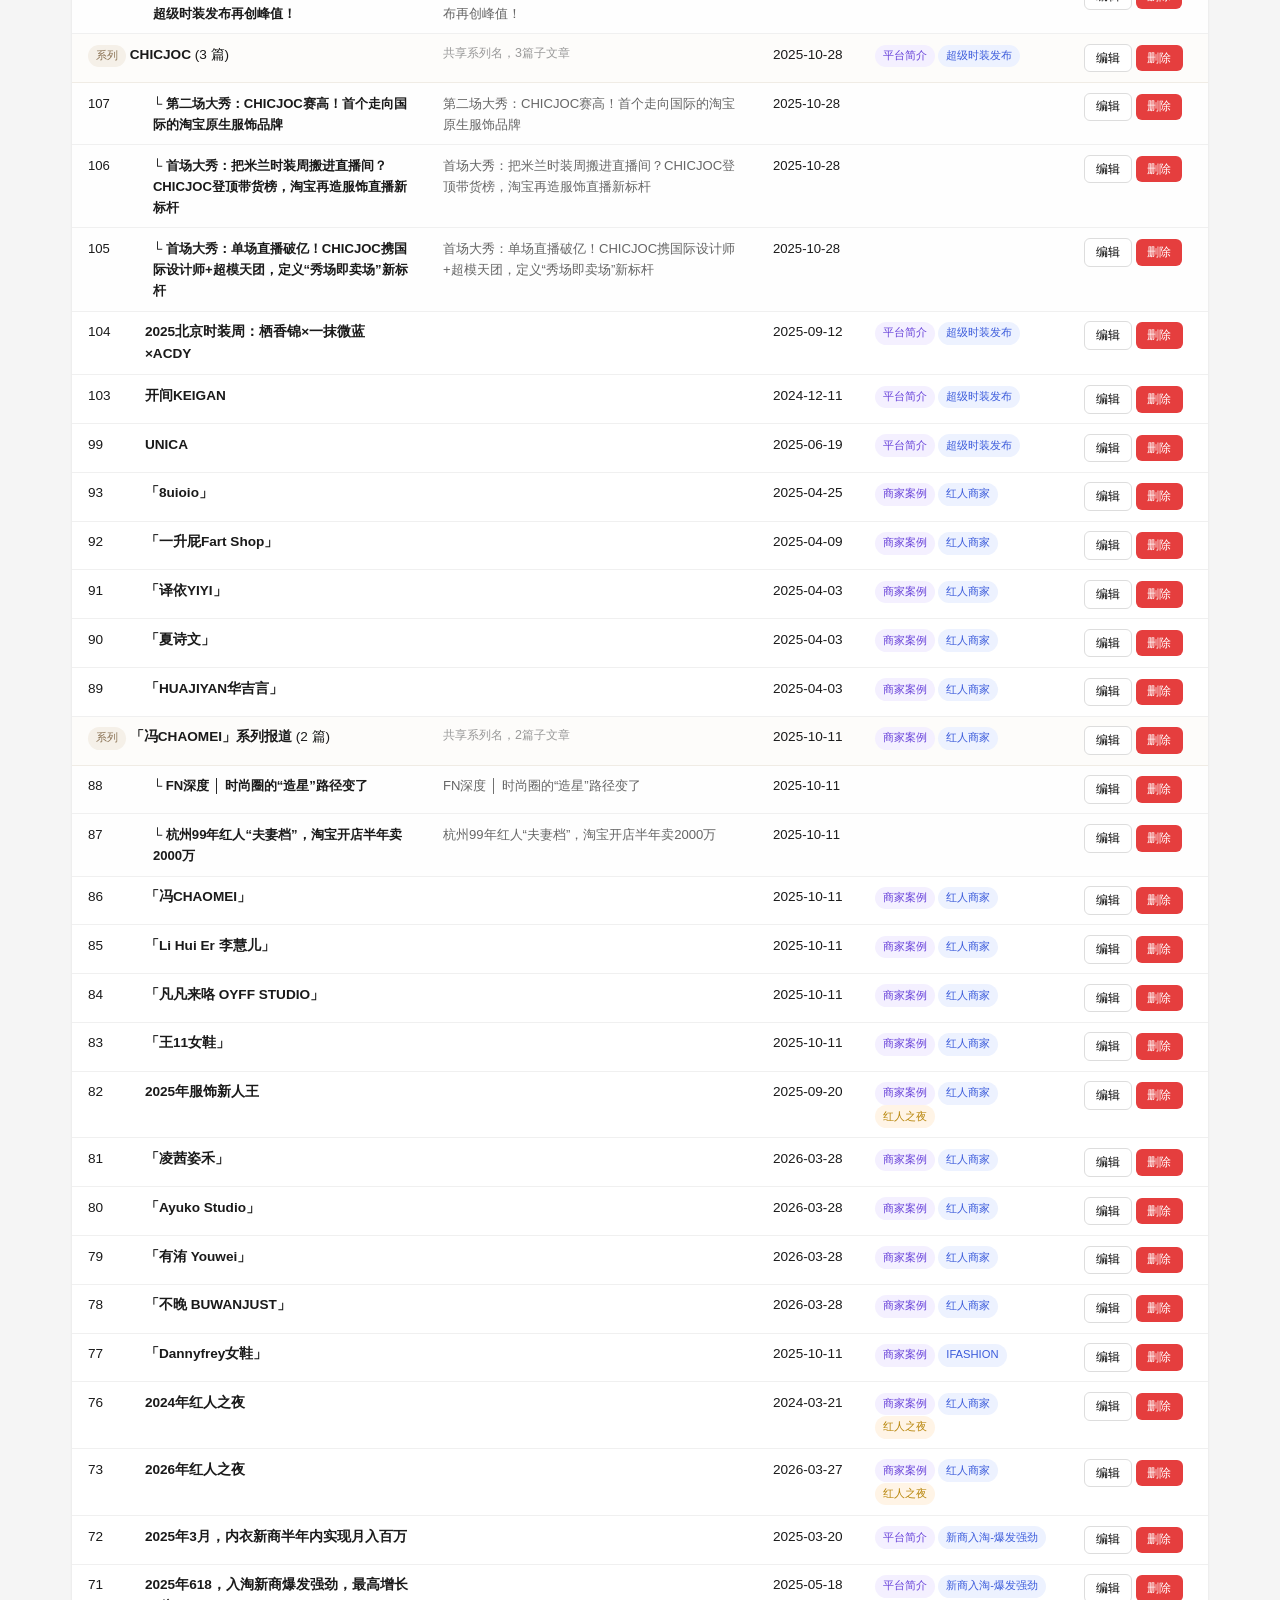
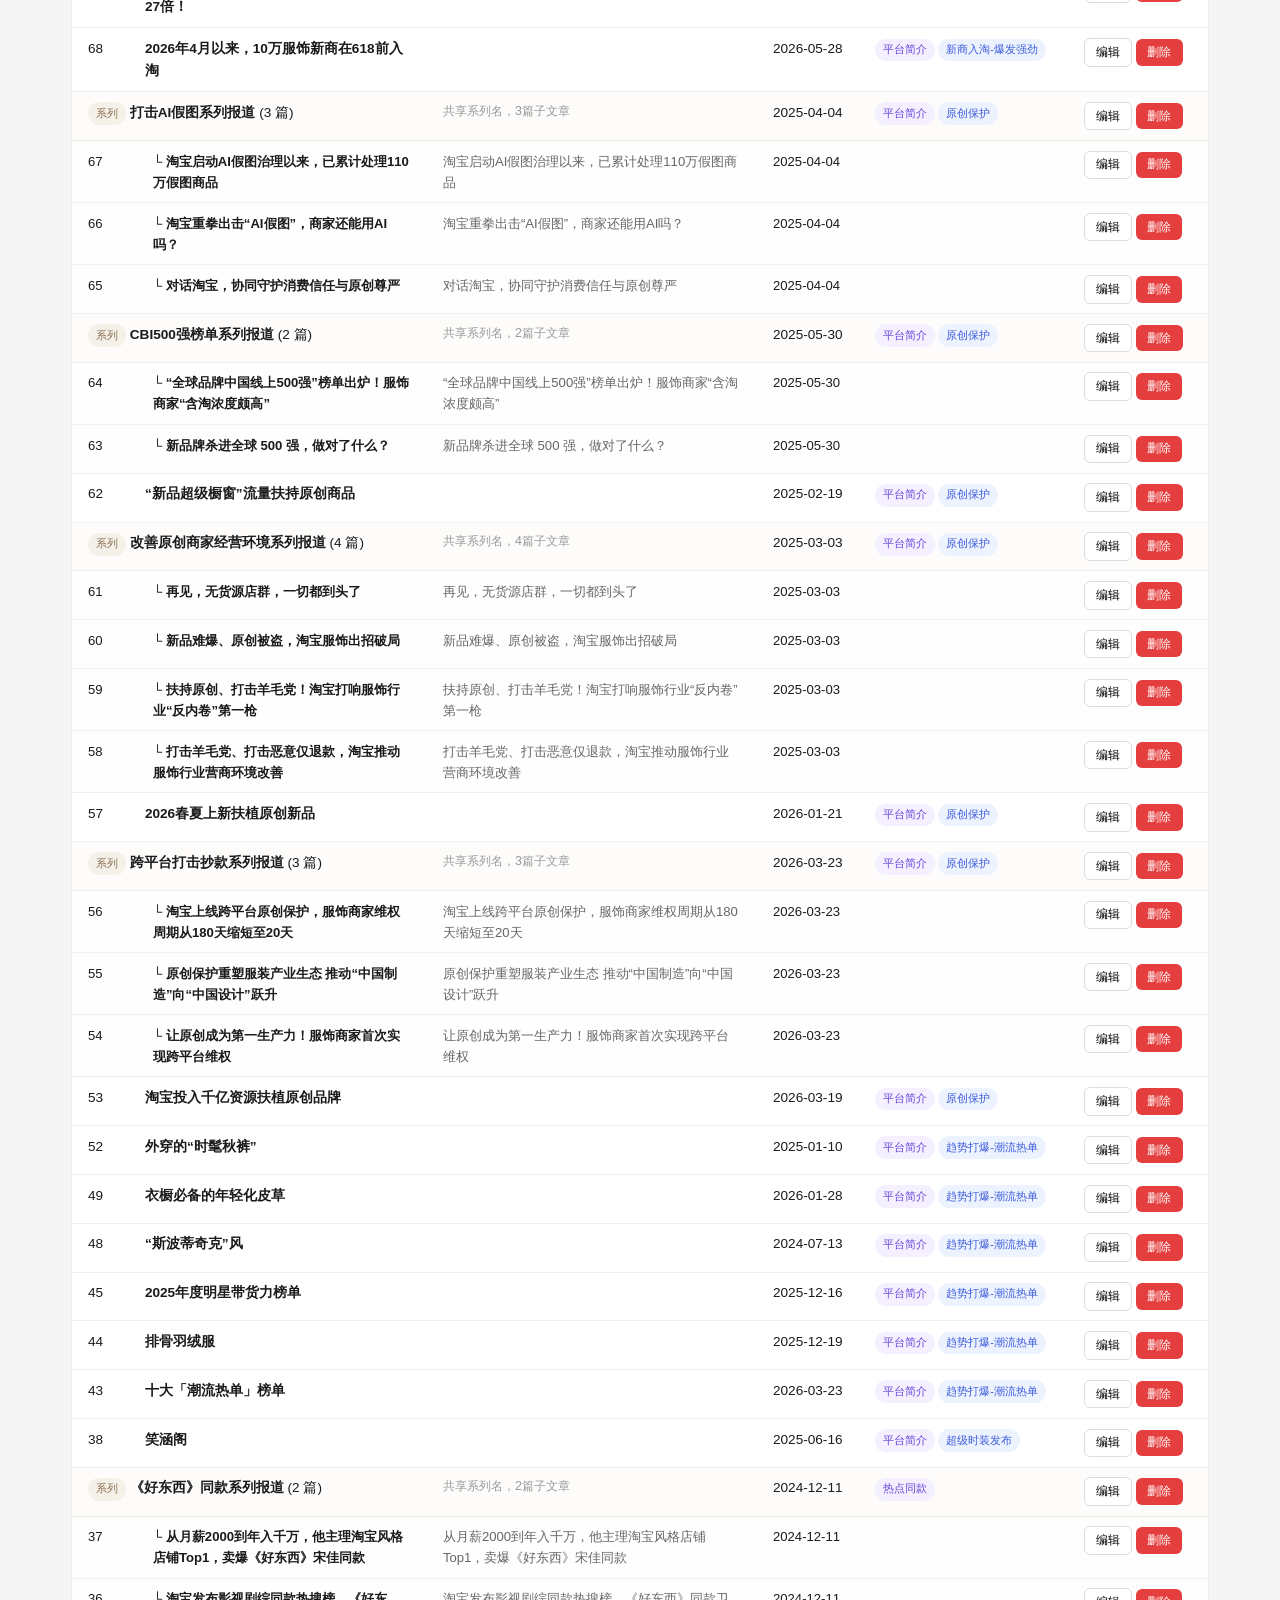
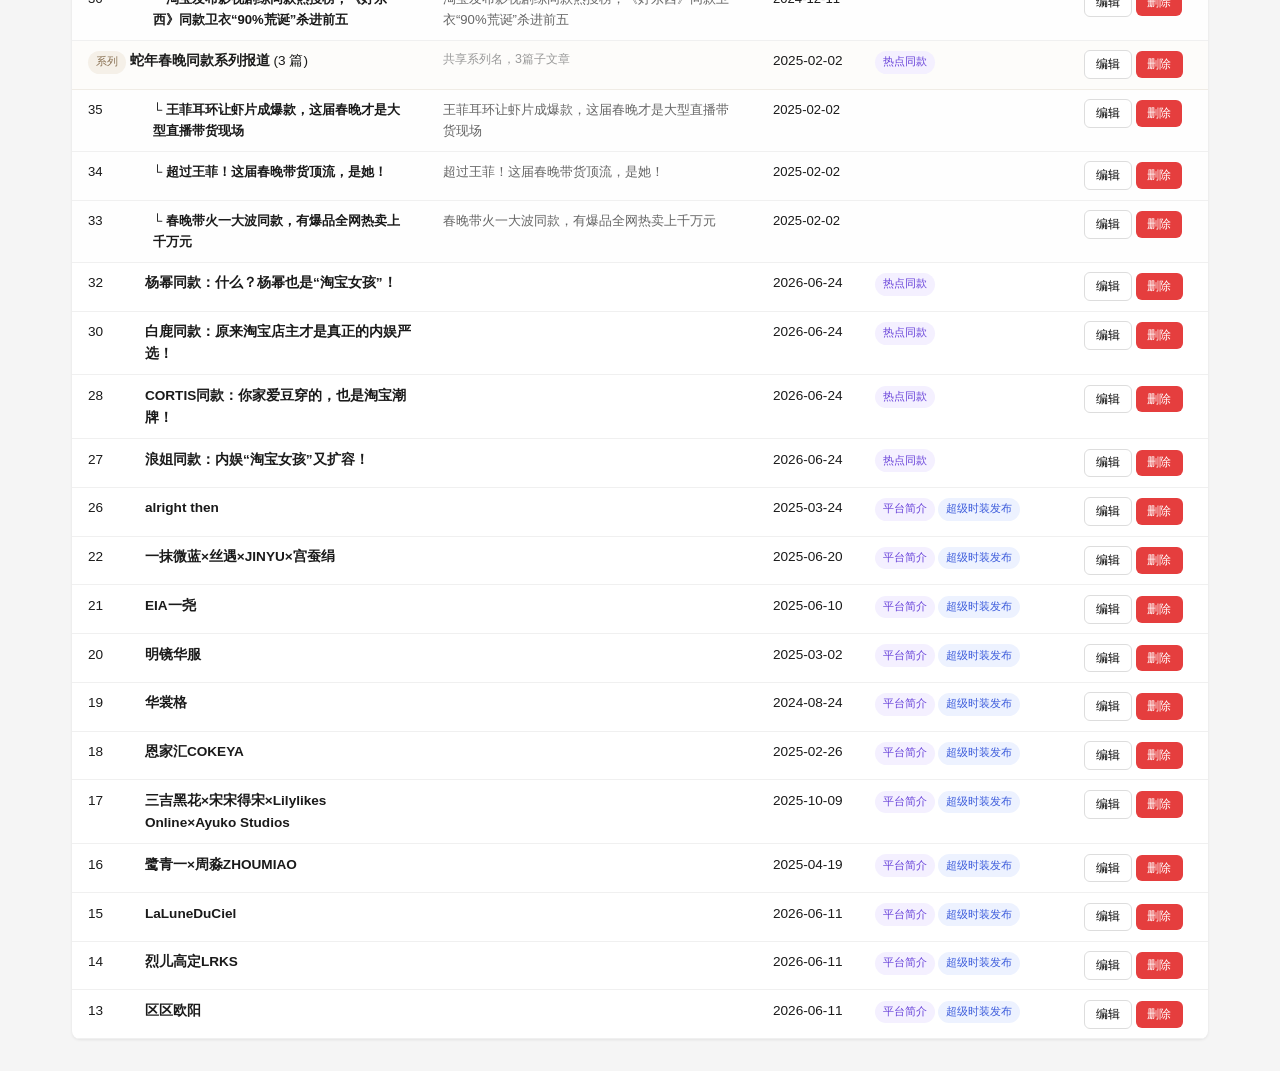
==== commit f1f2a716: "Support multi-subcategory for articles with checkbox UI and clickable capsules Admin page: When cate" ====
--- a/admin.html
+++ b/admin.html
@@ -74,6 +74,13 @@
 .stat { background: #fff; padding: 0.6rem 1rem; border-radius: 8px; font-size: 0.8rem; box-shadow: 0 1px 3px rgba(0,0,0,0.06); }
 .stat strong { font-size: 1.2rem; }
 
+/* Image upload */
+.img-upload-row { display: flex; gap: 0.5rem; align-items: center; }
+.img-upload-row input[type="text"] { flex: 1; }
+.img-or { color: #999; font-size: 0.8rem; white-space: nowrap; }
+.img-hint { display: block; font-size: 0.7rem; color: #9370FB; margin-top: 0.25rem; min-height: 1em; }
+.img-hint.error { color: #e53e3e; }
+
 /* Toast */
 .toast { position: fixed; bottom: 2rem; right: 2rem; background: #1a1a1a; color: #fff; padding: 0.75rem 1.5rem; border-radius: 8px; font-size: 0.85rem; opacity: 0; transition: opacity 0.3s; pointer-events: none; z-index: 999; }
 .toast.show { opacity: 1; }
@@ -140,9 +147,18 @@
       <div><label>日期 *</label><input type="date" id="fDate"></div>
       <div><label>特殊模块</label><select id="fModule"><option value="">无</option><option value="红人之夜">红人之夜</option></select></div>
       <div><label>大分类 *</label><select id="fCategory" onchange="onCatChange()"></select></div>
-      <div><label>小分类</label><select id="fSubcategory" onchange="onSubCatChange()"><option value="">无</option></select></div>
+      <div id="fSubcategoryWrap"><label>小分类</label><select id="fSubcategory" onchange="onSubCatChange()"><option value="">无</option></select></div>
       <div id="fgSubSub"><label>小小分类</label><select id="fSubSubcategory"><option value="">无</option></select></div>
-      <div class="full"><label>图片链接</label><input id="fImage" placeholder="https://... 留空则显示占位图"></div>
+      <div class="full">
+        <label>图片</label>
+        <div class="img-upload-row">
+          <input id="fImage" placeholder="粘贴图片链接 https://... 留空则显示占位图">
+          <span class="img-or">或</span>
+          <input type="file" id="fImageFile" accept="image/*" onchange="uploadImage()" style="display:none">
+          <button type="button" class="btn btn-outline btn-small" onclick="document.getElementById('fImageFile').click(); return false;">📎 上传文件</button>
+        </div>
+        <span class="img-hint" id="imgHint"></span>
+      </div>
     </div>
 
     <!-- Sub-article list (series mode) -->
@@ -245,12 +261,22 @@
 }
 
 /* ---- Rendering ---- */
+function getSubs(arr) {
+  return Array.isArray(arr) ? arr : (arr ? [arr] : []);
+}
+function renderSubBadges(article) {
+  var subs = getSubs(article.subcategory);
+  return subs.map(function(s) { return ' <span class="badge badge-sub">' + esc(s) + '</span>'; }).join('');
+}
 function renderAll() {
   var fCat = document.getElementById('filterCategory').value;
   var fSub = document.getElementById('filterSub').value;
   var filtered = articles.slice().sort(function(a,b) { return b.id - a.id; });
   if (fCat) filtered = filtered.filter(function(a) { return a.category === fCat; });
-  if (fSub) filtered = filtered.filter(function(a) { return a.subcategory === fSub; });
+  if (fSub) filtered = filtered.filter(function(a) {
+    var subs = Array.isArray(a.subcategory) ? a.subcategory : (a.subcategory ? [a.subcategory] : []);
+    return subs.indexOf(fSub) !== -1;
+  });
 
   document.getElementById('resultCount').textContent = '显示 ' + filtered.length + ' / ' + articles.length + ' 篇';
 
@@ -273,7 +299,7 @@
           + '<td class="summary" style="font-size:0.78rem;color:#999">共享系列名，' + members.length + '篇子文章</td>'
           + '<td>' + (a.date || '') + '</td>'
           + '<td><span class="badge badge-cat">' + esc(a.category) + '</span>'
-          + (a.subcategory ? ' <span class="badge badge-sub">' + esc(a.subcategory) + '</span>' : '')
+          + renderSubBadges(a)
           + '</td>'
           + '<td><button class="btn btn-outline btn-small" onclick="openEditSeries(\'' + esc(a.series).replace(/'/g,"\\'") + '\')">编辑</button> '
           + '<button class="btn btn-danger btn-small" onclick="deleteSeries(\'' + esc(a.series).replace(/'/g,"\\'") + '\')">删除</button></td>'
@@ -299,7 +325,7 @@
       + '<td class="summary">' + esc(a.summary || '') + '</td>'
       + '<td style="white-space:nowrap">' + (a.date || '') + '</td>'
       + '<td><span class="badge badge-cat">' + esc(a.category) + '</span>'
-      + (a.subcategory ? ' <span class="badge badge-sub">' + esc(a.subcategory) + '</span>' : '')
+      + renderSubBadges(a)
       + (a.module ? ' <span class="badge badge-mod">' + esc(a.module) + '</span>' : '')
       + (a.series ? ' <span class="badge badge-series">' + esc(a.series) + '</span>' : '')
       + '</td>'
@@ -318,9 +344,12 @@
   subSel.innerHTML = '<option value="">全部小分类</option>';
   var subs = [];
   articles.forEach(function(a) {
-    if (a.subcategory && (!fCat || a.category === fCat) && subs.indexOf(a.subcategory) === -1) {
-      subs.push(a.subcategory);
-    }
+    var sList = getSubs(a.subcategory);
+    sList.forEach(function(s) {
+      if (s && (!fCat || a.category === fCat) && subs.indexOf(s) === -1) {
+        subs.push(s);
+      }
+    });
   });
   subs.forEach(function(s) {
     var opt = document.createElement('option');
@@ -352,9 +381,12 @@
   document.getElementById('fUrl').value = '';
   document.getElementById('fSeriesName').value = '';
   document.getElementById('fCategory').value = CATS[0];
-  document.getElementById('fSubcategory').value = '';
+  setSubcategoryValue('');
   document.getElementById('fSubSubcategory').value = '';
   document.getElementById('fImage').value = '';
+  document.getElementById('fImageFile').value = '';
+  document.getElementById('imgHint').textContent = '';
+  document.getElementById('imgHint').className = 'img-hint';
   document.getElementById('fModule').value = '';
   document.getElementById('formHint').textContent = '';
   document.getElementById('subItems').innerHTML = '';
@@ -387,6 +419,9 @@
   document.getElementById('fCategory').value = a.category || CATS[0];
   document.getElementById('fSubSubcategory').value = a.subSubcategory || '';
   document.getElementById('fImage').value = a.image || '';
+  document.getElementById('fImageFile').value = '';
+  document.getElementById('imgHint').textContent = '';
+  document.getElementById('imgHint').className = 'img-hint';
   document.getElementById('fModule').value = a.module || '';
   document.getElementById('formHint').textContent = a.series ? '(编辑系列中的单篇)更推荐在JSON中直接修改系列' : '';
   document.getElementById('subItems').innerHTML = '';
@@ -394,29 +429,72 @@
 
   document.getElementById('btnSave').textContent = '更新';
   onCatChange();
-  document.getElementById('fSubcategory').value = a.subcategory || '';
+  setSubcategoryValue(a.subcategory);
   if (currentMode === 'single') document.getElementById('fTitle').focus();
 }
 
 function onCatChange() {
   var cat = document.getElementById('fCategory').value;
-  var sel = document.getElementById('fSubcategory');
   var subs = SUBCATS[cat] || [];
-  sel.innerHTML = subs.map(function(s) { return '<option value="' + s + '">' + s + '</option>'; }).join('');
-  if (subs.length === 0) {
-    sel.innerHTML = '<option value="">无</option>';
+  var wrap = document.getElementById('fSubcategoryWrap');
+
+  if (cat === '商家案例') {
+    var html = '<label style="font-size:0.78rem;font-weight:600;margin-bottom:0.25rem;color:#555;">小分类（可多选）</label>';
+    html += '<div style="display:flex;gap:1rem;flex-wrap:wrap;">';
+    subs.forEach(function(s) {
+      html += '<label style="font-weight:400;display:flex;align-items:center;gap:0.3rem;cursor:pointer;font-size:0.85rem;">'
+        + '<input type="checkbox" name="subcatCb" value="' + s + '" onchange="onSubCatChange()"> ' + s
+        + '</label>';
+    });
+    html += '</div>';
+    wrap.innerHTML = html;
+  } else {
+    var selHTML = '<label>小分类</label><select id="fSubcategory" onchange="onSubCatChange()">';
+    if (subs.length === 0) {
+      selHTML += '<option value="">无</option>';
+    } else {
+      selHTML += subs.map(function(s) { return '<option value="' + s + '">' + s + '</option>'; }).join('');
+    }
+    selHTML += '</select>';
+    wrap.innerHTML = selHTML;
   }
   onSubCatChange();
 }
 
 function onSubCatChange() {
-  var sub = document.getElementById('fSubcategory').value;
+  var fSub = document.getElementById('fSubcategory');
+  var sub = fSub ? fSub.value : '';
   var subSubs = SUBSUBCATS[sub] || [];
   var sel = document.getElementById('fSubSubcategory');
   if (subSubs.length > 0) {
     sel.innerHTML = '<option value="">无</option>' + subSubs.map(function(s) { return '<option value="' + s + '">' + s + '</option>'; }).join('');
   } else {
     sel.innerHTML = '<option value="">无</option>';
+  }
+}
+
+function getSubcategoryValue() {
+  var cat = document.getElementById('fCategory').value;
+  if (cat === '商家案例') {
+    var checked = document.querySelectorAll('input[name="subcatCb"]:checked');
+    var vals = [];
+    checked.forEach(function(cb) { vals.push(cb.value); });
+    return vals.length === 0 ? '' : (vals.length === 1 ? vals[0] : vals);
+  }
+  var fSub = document.getElementById('fSubcategory');
+  return fSub ? fSub.value : '';
+}
+
+function setSubcategoryValue(val) {
+  var cat = document.getElementById('fCategory').value;
+  if (cat === '商家案例') {
+    var vals = Array.isArray(val) ? val : (val ? [val] : []);
+    document.querySelectorAll('input[name="subcatCb"]').forEach(function(cb) {
+      cb.checked = vals.indexOf(cb.value) !== -1;
+    });
+  } else {
+    var fSub = document.getElementById('fSubcategory');
+    if (fSub) fSub.value = val || '';
   }
 }
 
@@ -434,7 +512,7 @@
   var date = document.getElementById('fDate').value;
   var url = document.getElementById('fUrl').value.trim();
   var cat = document.getElementById('fCategory').value;
-  var sub = document.getElementById('fSubcategory').value;
+  var sub = getSubcategoryValue();
   var subSub = document.getElementById('fSubSubcategory').value.trim();
   var image = document.getElementById('fImage').value.trim();
   var mod = document.getElementById('fModule').value;
@@ -477,7 +555,7 @@
   var seriesName = document.getElementById('fSeriesName').value.trim();
   var date = document.getElementById('fDate').value;
   var cat = document.getElementById('fCategory').value;
-  var sub = document.getElementById('fSubcategory').value;
+  var sub = getSubcategoryValue();
   var subSub = document.getElementById('fSubSubcategory').value;
   var image = document.getElementById('fImage').value.trim();
   var oldSeries = document.getElementById('subItems').dataset.oldSeries;
@@ -552,7 +630,7 @@
   document.getElementById('fSeriesName').value = seriesName;
   document.getElementById('fDate').value = first.date || '';
   document.getElementById('fCategory').value = first.category || CATS[0];
-  document.getElementById('fSubcategory').value = first.subcategory || '';
+  setSubcategoryValue(first.subcategory);
   document.getElementById('fSubSubcategory').value = first.subSubcategory || '';
   document.getElementById('fImage').value = first.image || '';
   document.getElementById('fModule').value = first.module || '';
@@ -592,6 +670,67 @@
   editingId = null;
   document.getElementById('subItems').innerHTML = '';
   document.getElementById('subItems').dataset.oldSeries = '';
+}
+
+/* ---- Image Upload ---- */
+function uploadImage() {
+  var fileInput = document.getElementById('fImageFile');
+  var file = fileInput.files[0];
+  var hint = document.getElementById('imgHint');
+  if (!file) return;
+
+  var token = document.getElementById('ghToken').value.trim();
+  var repo = document.getElementById('ghRepo').value.trim();
+  if (!token || !repo) {
+    hint.textContent = '请先在 ⚙ 设置里填写 GitHub Token 和仓库路径';
+    hint.className = 'img-hint error';
+    fileInput.value = '';
+    return;
+  }
+
+  // Generate unique filename
+  var ext = file.name.split('.').pop() || 'png';
+  var ts = new Date().toISOString().replace(/[:.]/g, '-');
+  var filename = ts + '-' + file.name.replace(/[^a-zA-Z0-9一-龥._-]/g, '_');
+  var path = 'images/' + filename;
+
+  hint.textContent = '上传中...';
+  hint.className = 'img-hint';
+
+  var reader = new FileReader();
+  reader.onload = function() {
+    // reader.result is [data-uri]
+    var base64 = reader.result.split(',')[1];
+
+    // Upload to GitHub
+    fetch('https://api.github.com/repos/' + repo + '/contents/' + path, {
+      method: 'PUT',
+      headers: {
+        'Authorization': 'token ' + token,
+        'Accept': 'application/vnd.github.v3+json',
+        'Content-Type': 'application/json'
+      },
+      body: JSON.stringify({
+        message: 'Upload image: ' + filename,
+        content: base64
+      })
+    }).then(function(r) {
+      if (!r.ok) throw new Error('上传失败 (HTTP ' + r.status + ')');
+      return r.json();
+    }).then(function(data) {
+      // Use the download_url from GitHub response
+      var url = data.content.download_url;
+      document.getElementById('fImage').value = url;
+      hint.textContent = '上传成功 ✓ ' + filename;
+      hint.className = 'img-hint';
+      fileInput.value = '';
+    }).catch(function(e) {
+      hint.textContent = '上传失败: ' + e.message;
+      hint.className = 'img-hint error';
+      fileInput.value = '';
+    });
+  };
+  reader.readAsDataURL(file);
 }
 
 /* ---- Export ---- */
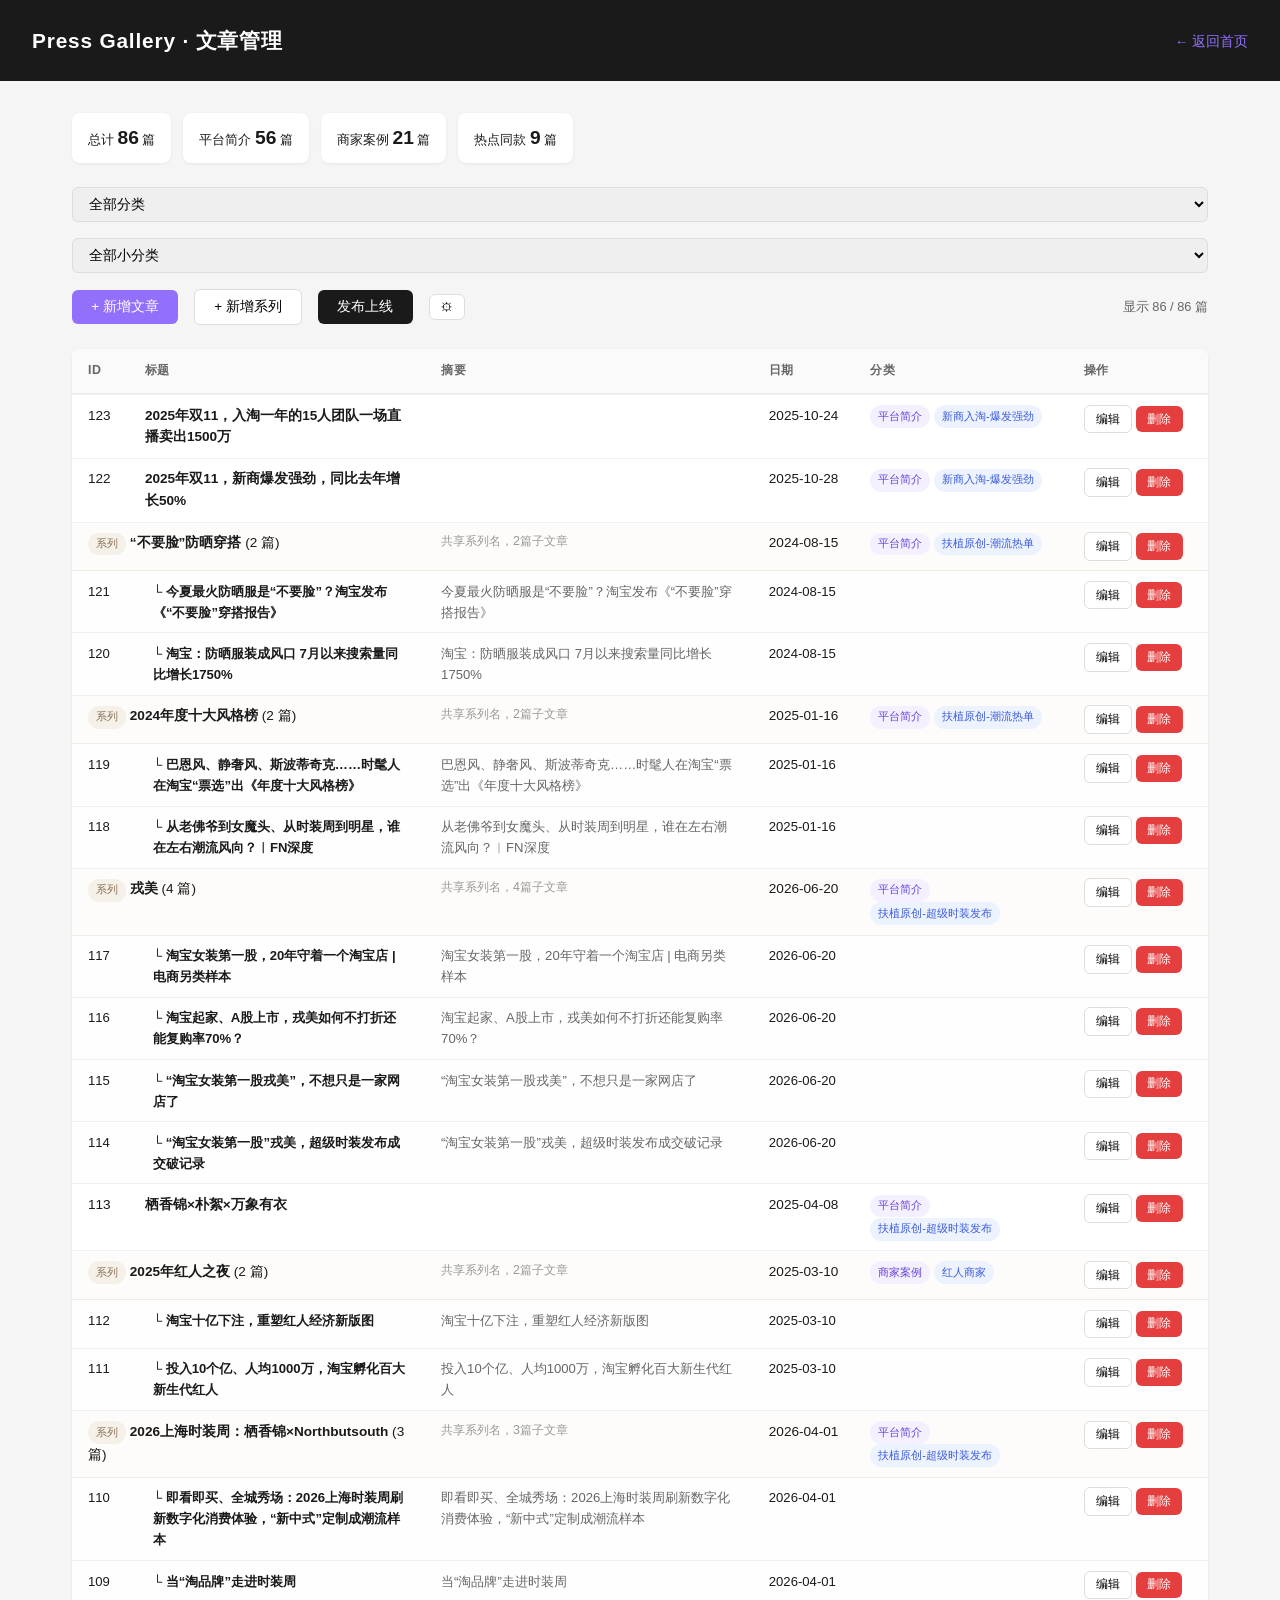
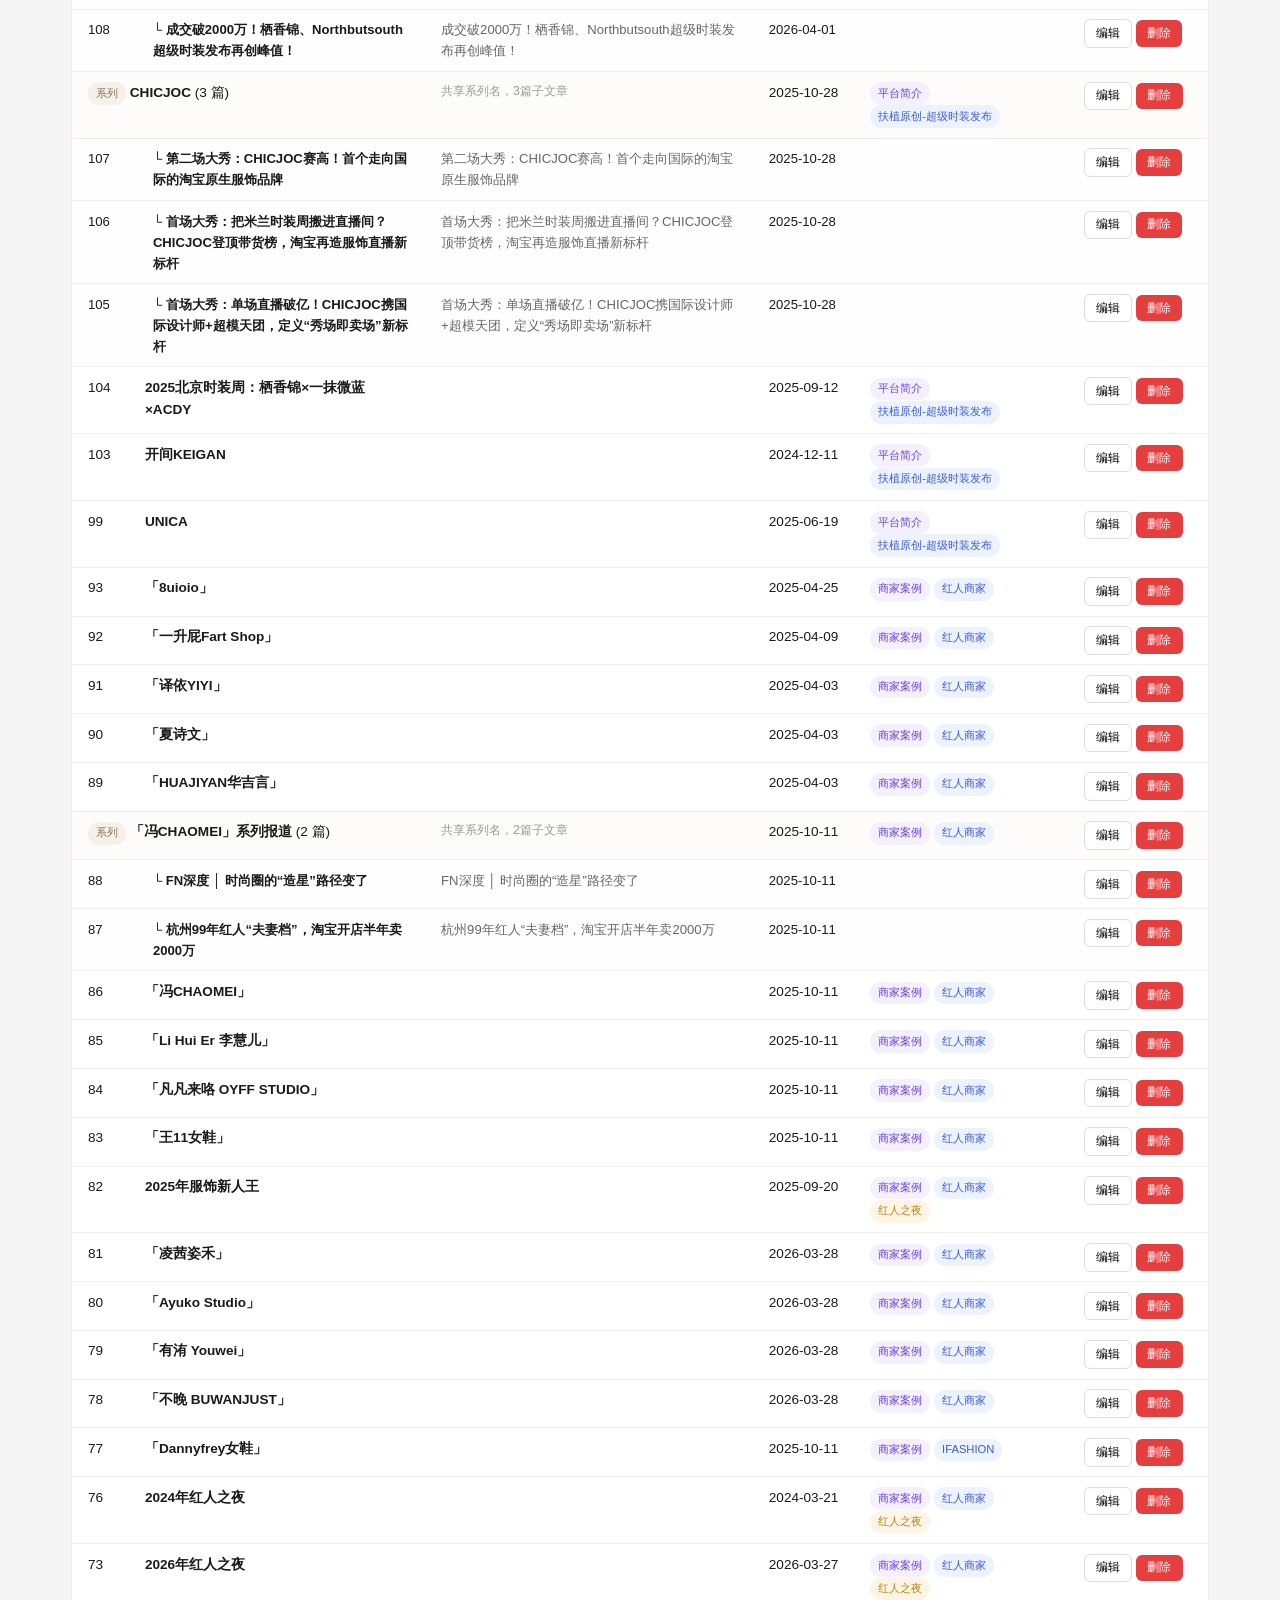
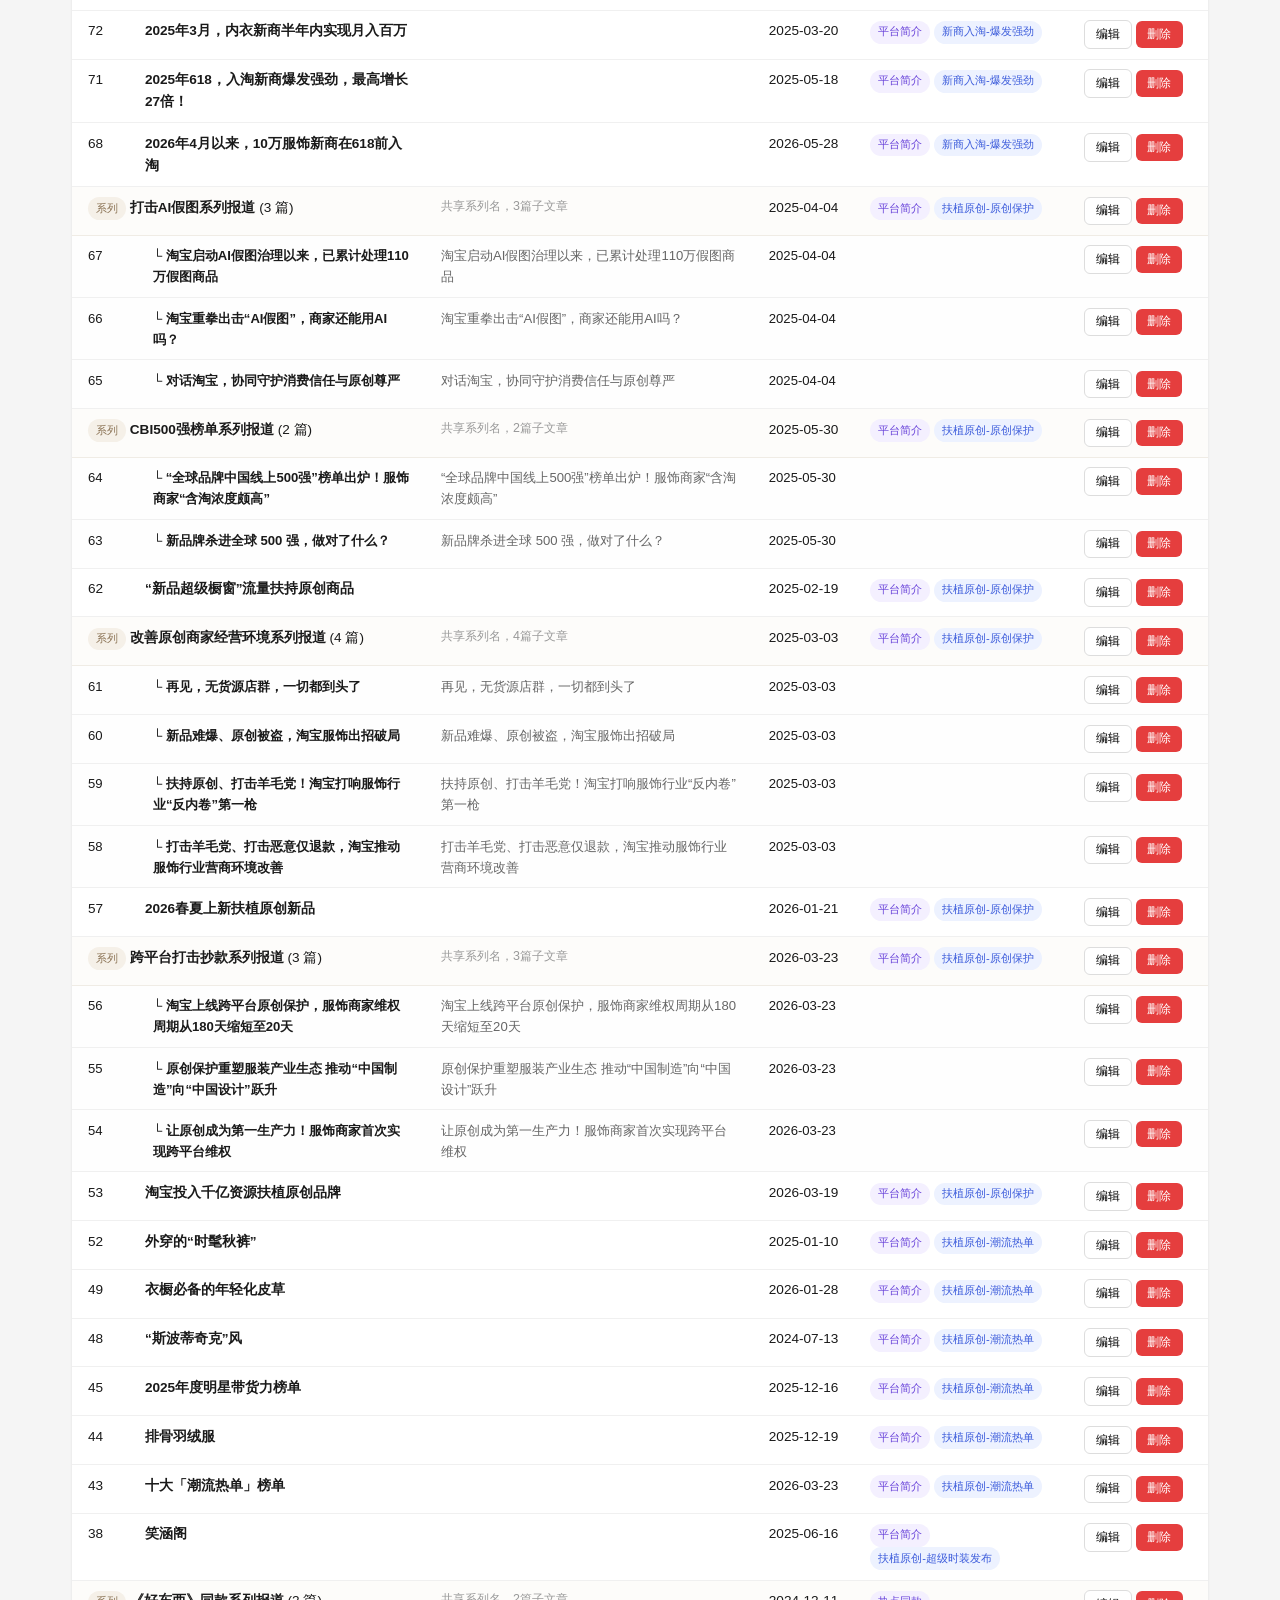
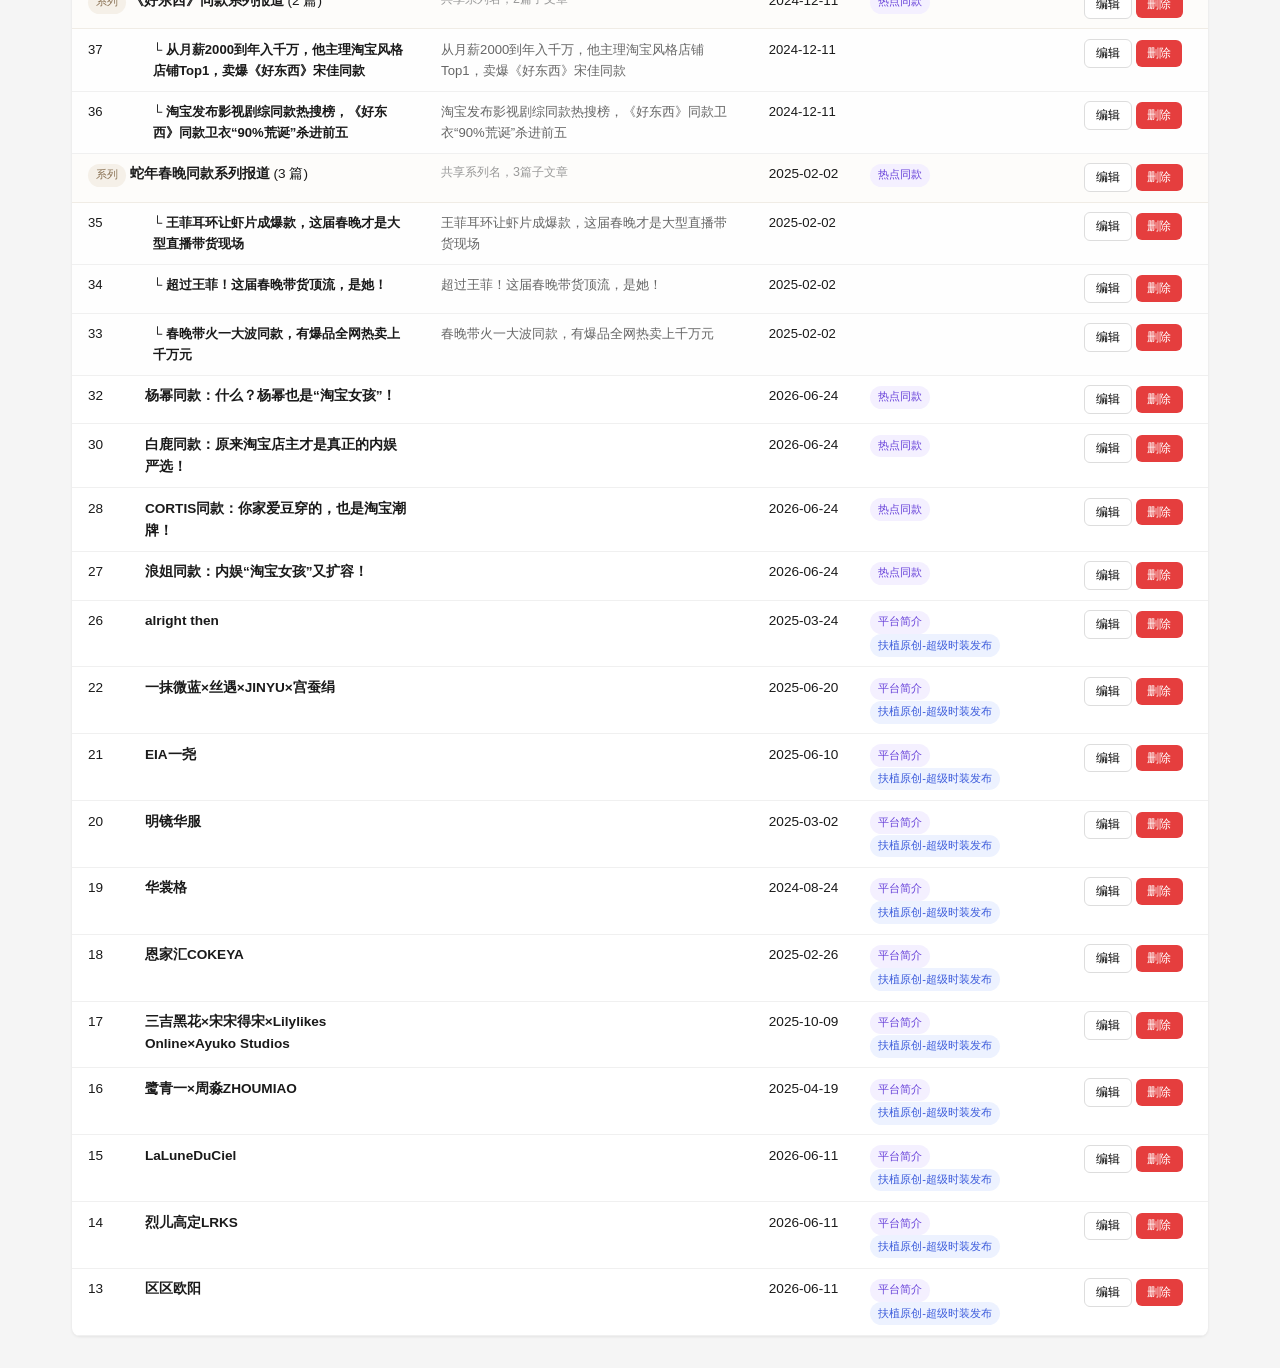
==== commit cf514030: "Rename subcategories: add 扶植原创 prefix and fix 红人升咖 - 超级时装发布 → 扶植原创-超级时装发布 - 原创保护 → 扶植原创-原创保护 - 趋势打爆-" ====
--- a/admin.html
+++ b/admin.html
@@ -195,13 +195,13 @@
 
 var CATS = ['平台简介', '商家案例', '热点同款'];
 var SUBCATS = {
-  '平台简介': ['超级时装发布', '原创保护', '趋势打爆-潮流热单', '新商入淘-爆发强劲'],
+  '平台简介': ['扶植原创-超级时装发布', '扶植原创-原创保护', '扶植原创-潮流热单', '新商入淘-爆发强劲'],
   '商家案例': ['IFASHION', '红人商家', '新商入淘'],
   '热点同款': []
 };
 
 var SUBSUBCATS = {
-  '超级时装发布': ['时装周专场', '四大家族', '红人商升咖', '国风来袭', '品牌焕新', '新锐设计']
+  '扶植原创-超级时装发布': ['时装周专场', '四大家族', '红人升咖', '国风来袭', '品牌焕新', '新锐设计']
 };
 
 // Load
